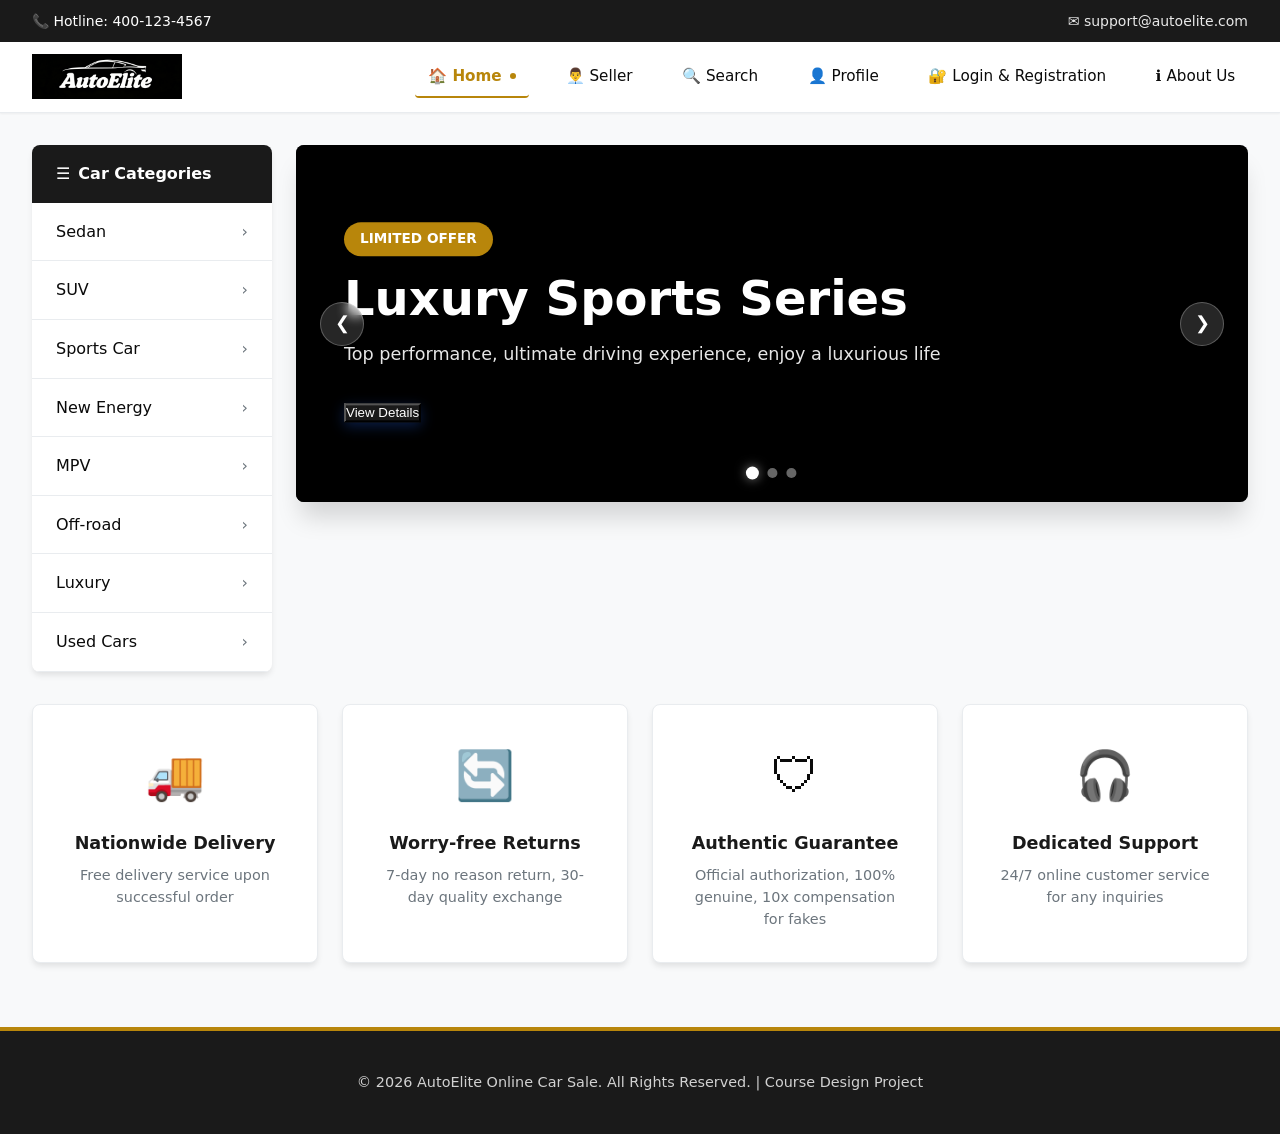
==== pages/index.html @ ec7c72c9 "feat：Partial revisions for the first version Partial revisions for the first version" ====
<!DOCTYPE html>
<html lang="en">
<head>
    <meta charset="UTF-8">
    <meta name="viewport" content="width=device-width, initial-scale=1.0">
    <meta name="description" content="AutoElite - Professional Online Car Sales Platform">
    <title>AutoElite | Professional Car Sales</title>
    <link rel="stylesheet" href="../css/base.css">
    <link rel="stylesheet" href="../css/layout.css">
    <link rel="stylesheet" href="../css/components.css">
    <link rel="stylesheet" href="../css/responsive.css">
    <script src="../js/main.js" defer></script>
</head>
<body>
    <!-- Top Info Bar -->
    <div class="top-bar">
        <div class="container">
            <span>📞 Hotline: 400-123-4567</span>
            <div class="top-links">
                <a href="mailto:support@autoelite.com">✉ support@autoelite.com</a>
            </div>
        </div>
    </div>

    <!-- Global Navigation Bar -->
    <nav class="global-nav">
        <div class="container">
            <a href="index.html" class="logo">
                <img src="../images/logo.png" alt="AutoElite">
            </a>
            <ul class="nav-menu">
                <li><a href="index.html" class="nav-link active">🏠 Home</a></li>
                <li><a href="seller.html" class="nav-link">👨‍💼 Seller</a></li>
                <li><a href="search.html" class="nav-link">🔍 Search</a></li>
                <li><a href="profile.html" class="nav-link">👤 Profile</a></li>
                <li><a href="login.html" class="nav-link">🔐 Login & Registration</a></li>
                <li><a href="about.html" class="nav-link">ℹ️ About Us</a></li>
            </ul>
        </div>
    </nav>

    <main>
        <!-- Main Content Area -->
        <div class="container">
            <div class="main-layout">
                <!-- Left Category Menu -->
                <aside class="category-menu">
                    <div class="menu-header">
                        <span>☰</span>
                        <span>Car Categories</span>
                    </div>
                    <ul class="menu-list">
                        <li><a href="#">Sedan <span>›</span></a></li>
                        <li><a href="#">SUV <span>›</span></a></li>
                        <li><a href="#">Sports Car <span>›</span></a></li>
                        <li><a href="#">New Energy <span>›</span></a></li>
                        <li><a href="#">MPV <span>›</span></a></li>
                        <li><a href="#">Off-road <span>›</span></a></li>
                        <li><a href="#">Luxury <span>›</span></a></li>
                        <li><a href="#">Used Cars <span>›</span></a></li>
                    </ul>
                </aside>

                <!-- Right Content -->
                <div class="main-content">
                    <!-- Hero Carousel -->
                    <section class="hero-carousel">
                        <div class="carousel-container">
                            <div class="carousel-track" id="carouselTrack">
                                <div class="carousel-slide active" style="background-image: url('../images/cars/hero-1.jpg');">
                                    <div class="slide-content">
                                        <span class="tag">Limited Offer</span>
                                        <h2>Luxury Sports Series</h2>
                                        <p>Top performance, ultimate driving experience, enjoy a luxurious life</p>
                                        <button class="btn-primary">View Details</button>
                                    </div>
                                </div>
                                <div class="carousel-slide" style="background-image: url('../images/cars/hero-2.jpg');">
                                    <div class="slide-content">
                                        <span class="tag">New Arrival</span>
                                        <h2>New Energy Sedan</h2>
                                        <p>Eco-friendly, smart technology, future travel choice</p>
                                        <button class="btn-primary">View Details</button>
                                    </div>
                                </div>
                                <div class="carousel-slide" style="background-image: url('../images/cars/hero-3.jpg');">
                                    <div class="slide-content">
                                        <span class="tag">Best Seller</span>
                                        <h2>Family SUV</h2>
                                        <p>Spacious, comfortable, safe, family travel first choice</p>
                                        <button class="btn-primary">View Details</button>
                                    </div>
                                </div>
                            </div>
                            <button class="carousel-btn prev" onclick="moveCarousel(-1)">❮</button>
                            <button class="carousel-btn next" onclick="moveCarousel(1)">❯</button>
                            <div class="carousel-dots"></div>
                        </div>
                    </section>
                </div>
            </div>

            <!-- Service Features -->
            <section class="features-grid">
                <div class="feature-card">
                    <div class="feature-icon">🚚</div>
                    <h3>Nationwide Delivery</h3>
                    <p>Free delivery service upon successful order</p>
                </div>
                <div class="feature-card">
                    <div class="feature-icon">🔄</div>
                    <h3>Worry-free Returns</h3>
                    <p>7-day no reason return, 30-day quality exchange</p>
                </div>
                <div class="feature-card">
                    <div class="feature-icon">🛡</div>
                    <h3>Authentic Guarantee</h3>
                    <p>Official authorization, 100% genuine, 10x compensation for fakes</p>
                </div>
                <div class="feature-card">
                    <div class="feature-icon">🎧</div>
                    <h3>Dedicated Support</h3>
                    <p>24/7 online customer service for any inquiries</p>
                </div>
            </section>
        </div>
    </main>

    <!-- Footer -->
    <footer class="site-footer">
        <div class="container">
            <p>&copy; 2026 AutoElite Online Car Sale. All Rights Reserved. | Course Design Project</p>
        </div>
    </footer>

    <script>
        // Carousel Functionality
        let currentIndex = 0;
        let autoSlideInterval;
        const slides = document.querySelectorAll('.carousel-slide');
        const track = document.getElementById('carouselTrack');
        const dotsContainer = document.querySelector('.carousel-dots');

        // Create Indicator Dots
        slides.forEach((_, i) => {
            const dot = document.createElement('button');
            dot.classList.add('dot');
            if (i === 0) dot.classList.add('active');
            dot.addEventListener('click', () => goToSlide(i));
            dotsContainer.appendChild(dot);
        });

        const dots = document.querySelectorAll('.dot');

        function updateSlide() {
            track.style.transform = `translateX(-${currentIndex * 100}%)`;
            dots.forEach((d, i) => d.classList.toggle('active', i === currentIndex));
        }

        function goToSlide(index) {
            currentIndex = (index + slides.length) % slides.length;
            updateSlide();
            resetAutoSlide();
        }

        function moveCarousel(direction) {
            currentIndex = (currentIndex + direction + slides.length) % slides.length;
            updateSlide();
            resetAutoSlide();
        }

        function startAutoSlide() {
            stopAutoSlide();
            autoSlideInterval = setInterval(() => moveCarousel(1), 4000);
        }

        function stopAutoSlide() {
            clearInterval(autoSlideInterval);
        }

        function resetAutoSlide() {
            stopAutoSlide();
            startAutoSlide();
        }

        // Hover Controls
        const carouselContainer = document.querySelector('.carousel-container');
        carouselContainer.addEventListener('mouseenter', stopAutoSlide);
        carouselContainer.addEventListener('mouseleave', startAutoSlide);

        // Initialize
        startAutoSlide();
    </script>
</body>
</html>
---- css/base.css ----
/* CSS Variable System - Dark Theme + Deep Yellow Accent */
:root {
  --primary: #1a1a1a;
  --primary-dark: #0d0d0d;
  --secondary: #b8860b;
  --secondary-dark: #8b6508;
  --secondary-light: #daa520;
  --dark: #0a0a0a;
  --light: #f8f9fa;
  --gray: #6c757d;
  --gray-light: #e9ecef;
  --gray-dark: #343a40;
  --white: #ffffff;
  --black: #000000;
  
  --shadow-sm: 0 1px 2px 0 rgba(0, 0, 0, 0.05);
  --shadow-md: 0 4px 6px -1px rgba(0, 0, 0, 0.1);
  --shadow-lg: 0 10px 15px -3px rgba(0, 0, 0, 0.1);
  --shadow-xl: 0 20px 25px -5px rgba(0, 0, 0, 0.15);
  
  --radius: 8px;
  --transition: all 0.3s cubic-bezier(0.4, 0, 0.2, 1);
  
  --font-sans: 'Inter', system-ui, -apple-system, 'Segoe UI', Roboto, sans-serif;
}

/* Reset & Box Sizing */
*, *::before, *::after {
  box-sizing: border-box;
  margin: 0;
  padding: 0;
}

/* HTML & Body Base */
html {
  scroll-behavior: smooth;
  font-size: 16px;
}

body {
  font-family: var(--font-sans);
  background-color: var(--light);
  color: var(--dark);
  line-height: 1.6;
  -webkit-font-smoothing: antialiased;
  overflow-x: hidden;
}

/* Container Utility */
.container {
  width: 100%;
  max-width: 1400px;
  margin: 0 auto;
  padding: 0 2rem;
}

/* Global Link & List Styles */
a {
  text-decoration: none;
  color: inherit;
  transition: var(--transition);
}

ul {
  list-style: none;
}

img {
  max-width: 100%;
  display: block;
}
---- css/layout.css ----
/* 
  layout.css 
  - Main layout structure, navigation, sidebar, and content area.
  - Works with base.css (variables) and components.css (buttons/cards).
  - All comments in English.
*/

/* --- Top Info Bar --- */
.top-bar {
  background: var(--primary);
  color: var(--white);
  padding: 0.6rem 0;
  font-size: 0.875rem;
}

.top-bar .container {
  display: flex;
  justify-content: space-between;
  align-items: center;
}

.top-links a {
  margin-left: 2rem;
  opacity: 0.9;
  transition: var(--transition);
}

.top-links a:hover {
  opacity: 1;
  color: var(--secondary-light);
}

/* --- Global Navigation Bar (Merged Header & Nav) --- */
.global-nav {
  background: var(--white);
  border-bottom: 1px solid var(--gray-light);
  box-shadow: var(--shadow-sm);
  position: sticky;
  top: 0;
  z-index: 100;
}

.global-nav .container {
  display: flex;
  align-items: center;
  justify-content: space-between; /* Logo Left, Links Right */
  padding: 0.8rem 2rem;
}

.global-nav .logo img {
  height: 45px;
  width: auto;
  display: block;
}

.nav-menu {
  display: flex;
  align-items: center;
  gap: 1.5rem;
  list-style: none;
  margin: 0;
  padding: 0;
}

.nav-link {
  display: flex;
  align-items: center;
  gap: 0.4rem;
  padding: 0.5rem 0.8rem;
  color: var(--dark);
  font-weight: 500;
  font-size: 0.95rem;
  transition: var(--transition);
  border-bottom: 2px solid transparent;
  border-radius: 4px;
}

.nav-link:hover {
  color: var(--secondary);
  background: var(--light);
}

.nav-link.active {
  color: var(--secondary);
  border-bottom-color: var(--secondary);
  font-weight: 600;
}

/* Active Dot Indicator */
.nav-link.active::after {
  content: '';
  display: block;
  width: 6px;
  height: 6px;
  background: var(--secondary);
  border-radius: 50%;
  margin-left: 2px;
}

/* --- Main Layout (Sidebar + Content) --- */
/* CRITICAL FIX: Flexbox ensures sidebar and content sit side-by-side */
.main-layout {
  display: flex;
  flex-direction: row;
  gap: 1.5rem;
  margin: 2rem 0;
  align-items: flex-start;
}

/* Left Category Menu */
.category-menu {
  width: 240px;
  min-width: 240px; /* Prevents shrinking */
  background: var(--white);
  border-radius: var(--radius);
  box-shadow: var(--shadow-md);
  overflow: hidden;
  flex-shrink: 0; /* Ensures sidebar stays fixed width */
}

.menu-header {
  background: var(--primary);
  color: var(--white);
  padding: 1rem 1.5rem;
  font-weight: 600;
  display: flex;
  align-items: center;
  gap: 0.5rem;
}

.menu-list li a {
  display: flex;
  justify-content: space-between;
  padding: 1rem 1.5rem;
  border-bottom: 1px solid var(--gray-light);
  color: var(--dark);
  transition: var(--transition);
}

.menu-list li a:hover {
  background: var(--light);
  color: var(--secondary);
  padding-left: 2rem; /* Slide effect */
}

.menu-list li a span:last-child {
  color: var(--gray);
}

/* Right Content Area */
.main-content {
  flex: 1; /* Takes all remaining space */
  min-width: 0; /* Prevents flex overflow issues with carousel */
}

/* --- Hero Carousel --- */
.hero-carousel {
  margin-bottom: 3rem;
}

.carousel-container {
  position: relative;
  border-radius: var(--radius);
  overflow: hidden;
  box-shadow: var(--shadow-xl);
  aspect-ratio: 16/6; /* Widescreen format */
  background: #000;
}

.carousel-track {
  display: flex;
  height: 100%;
  transition: transform 0.6s cubic-bezier(0.25, 1, 0.5, 1);
}

.carousel-slide {
  min-width: 100%;
  height: 100%;
  background-size: cover;
  background-position: center;
  position: relative;
}

/* Gradient overlay for text readability */
.carousel-slide::before {
  content: '';
  position: absolute;
  inset: 0;
  background: linear-gradient(to right, rgba(0,0,0,0.8) 0%, rgba(0,0,0,0.2) 50%, transparent 100%);
}

.slide-content {
  position: absolute;
  top: 50%;
  left: 3rem;
  transform: translateY(-50%);
  color: var(--white);
  max-width: 600px;
  z-index: 2;
}

.slide-content .tag {
  display: inline-block;
  background: var(--secondary);
  color: var(--white);
  padding: 0.4rem 1rem;
  border-radius: 20px;
  font-size: 0.85rem;
  font-weight: 600;
  margin-bottom: 1rem;
  text-transform: uppercase;
}

.slide-content h2 {
  font-size: 3rem;
  font-weight: 800;
  margin-bottom: 1rem;
  line-height: 1.1;
}

.slide-content p {
  font-size: 1.1rem;
  margin-bottom: 2rem;
  opacity: 0.9;
  line-height: 1.5;
}

.carousel-btn {
  position: absolute;
  top: 50%;
  transform: translateY(-50%);
  background: rgba(255, 255, 255, 0.15);
  backdrop-filter: blur(5px);
  border: 1px solid rgba(255, 255, 255, 0.25);
  color: var(--white);
  width: 50px;
  height: 50px;
  border-radius: 50%;
  cursor: pointer;
  transition: var(--transition);
  font-size: 1.2rem;
  z-index: 10;
  display: flex;
  align-items: center;
  justify-content: center;
}

.carousel-btn:hover {
  background: rgba(255, 255, 255, 0.3);
  transform: translateY(-50%) scale(1.05);
}

.carousel-btn.prev { left: 1.5rem; }
.carousel-btn.next { right: 1.5rem; }

.carousel-dots {
  position: absolute;
  bottom: 1.5rem;
  left: 50%;
  transform: translateX(-50%);
  display: flex;
  gap: 0.6rem;
  z-index: 10;
}

.dot {
  width: 12px;
  height: 12px;
  background: rgba(255, 255, 255, 0.4);
  border-radius: 50%;
  cursor: pointer;
  transition: var(--transition);
  border: none;
  padding: 0;
}

.dot.active {
  background: var(--secondary);
  transform: scale(1.2);
}

/* --- Feature Cards --- */
.features-grid {
  display: grid;
  grid-template-columns: repeat(4, 1fr);
  gap: 1.5rem;
  margin-bottom: 3rem;
}

.feature-card {
  background: var(--white);
  padding: 2rem;
  border-radius: var(--radius);
  text-align: center;
  box-shadow: var(--shadow-md);
  transition: var(--transition);
  border: 1px solid var(--gray-light);
}

.feature-card:hover {
  transform: translateY(-5px);
  box-shadow: var(--shadow-lg);
  border-color: var(--secondary-light);
}

.feature-icon {
  font-size: 3rem;
  margin-bottom: 1rem;
}

.feature-card h3 {
  font-size: 1.1rem;
  margin-bottom: 0.5rem;
  color: var(--primary);
}

.feature-card p {
  font-size: 0.9rem;
  color: var(--gray);
  line-height: 1.5;
}

/* --- Product Section --- */
.products-section {
  margin-bottom: 3rem;
}

.section-header {
  display: flex;
  justify-content: space-between;
  align-items: center;
  margin-bottom: 1.5rem;
  border-bottom: 2px solid var(--gray-light);
  padding-bottom: 1rem;
}

.section-header h2 {
  display: flex;
  align-items: center;
  gap: 0.8rem;
  font-size: 1.5rem;
  font-weight: 700;
  color: var(--primary);
}

.section-bar {
  width: 5px;
  height: 24px;
  background: var(--secondary);
  border-radius: 2px;
}

.view-all {
  color: var(--secondary);
  font-weight: 600;
  font-size: 0.95rem;
}

.view-all:hover {
  color: var(--secondary-dark);
  text-decoration: underline;
}

.products-grid {
  display: grid;
  grid-template-columns: repeat(4, 1fr);
  gap: 1.5rem;
}

.product-card {
  background: var(--white);
  border-radius: var(--radius);
  overflow: hidden;
  box-shadow: var(--shadow-md);
  transition: var(--transition);
  border: 1px solid var(--gray-light);
}

.product-card:hover {
  transform: translateY(-5px);
  box-shadow: var(--shadow-lg);
}

.product-image {
  height: 200px;
  background-size: cover;
  background-position: center;
  position: relative;
}

.product-tag {
  position: absolute;
  top: 1rem;
  left: 1rem;
  background: var(--secondary);
  color: var(--white);
  padding: 0.3rem 0.8rem;
  border-radius: 20px;
  font-size: 0.75rem;
  font-weight: 600;
  text-transform: uppercase;
}

.product-info {
  padding: 1.5rem;
}

.product-info h3 {
  font-size: 1.1rem;
  margin-bottom: 0.5rem;
  color: var(--primary);
  font-weight: 600;
}

.product-rating {
  display: flex;
  align-items: center;
  gap: 0.5rem;
  margin-bottom: 0.5rem;
  color: var(--gray);
  font-size: 0.85rem;
}

.product-price {
  font-size: 1.25rem;
  font-weight: 700;
  color: var(--secondary);
}

/* --- Footer --- */
.site-footer {
  background: var(--primary);
  color: var(--white);
  padding: 2.5rem 0;
  margin-top: 4rem;
  text-align: center;
  border-top: 4px solid var(--secondary);
}

.site-footer p {
  opacity: 0.8;
  font-size: 0.9rem;
}
---- css/components.css ----
/* Button Components */
.btn {
  display: inline-flex; align-items: center; justify-content: center;
  padding: 1rem 2.5rem; border-radius: 50px; font-weight: 600; font-size: 1rem;
  transition: var(--transition); cursor: pointer; border: none;
  text-transform: uppercase; letter-spacing: 0.8px;
}
.btn-primary { background: var(--primary); color: var(--white); box-shadow: 0 4px 14px rgba(37, 99, 235, 0.3); }
.btn-primary:hover { background: var(--primary-dark); transform: translateY(-3px); box-shadow: 0 6px 20px rgba(37, 99, 235, 0.4); }
.btn-secondary { background: var(--white); color: var(--primary); border: 2px solid var(--primary); }
.btn-secondary:hover { background: var(--primary); color: var(--white); }
.cta-buttons { display: flex; gap: 1.5rem; justify-content: center; flex-wrap: wrap; }

/* Carousel Component */
.carousel-section {
  position: relative; width: 100%; max-width: 1000px; margin: 0 auto 4rem;
  overflow: hidden; border-radius: var(--radius); box-shadow: var(--shadow-lg);
  aspect-ratio: 16/9; background: #000;
}
.carousel-track { display: flex; height: 100%; transition: transform 0.6s cubic-bezier(0.25, 1, 0.5, 1); }
.carousel-slide {
  min-width: 100%; height: 100%; background-size: cover; background-position: center;
  position: relative;
}
.carousel-slide::after {
  content: ''; position: absolute; inset: 0;
  background: linear-gradient(to top, rgba(0,0,0,0.4) 0%, transparent 50%);
}
.carousel-controls {
  position: absolute; bottom: 1.5rem; left: 0; right: 0; display: flex;
  justify-content: space-between; align-items: center; padding: 0 1.5rem; z-index: 2;
}
.carousel-btn {
  background: rgba(255,255,255,0.15); backdrop-filter: blur(6px);
  border: 1px solid rgba(255,255,255,0.25); color: #fff; width: 44px; height: 44px;
  border-radius: 50%; cursor: pointer; transition: var(--transition); font-size: 1.1rem;
}
.carousel-btn:hover { background: rgba(255,255,255,0.35); transform: scale(1.05); }
.carousel-dots { display: flex; gap: 0.6rem; }
.dot { width: 10px; height: 10px; background: rgba(255,255,255,0.4); border-radius: 50%; cursor: pointer; transition: var(--transition); border: none; padding: 0; }
.dot.active { background: var(--white); transform: scale(1.3); box-shadow: 0 0 8px rgba(255,255,255,0.5); }

/* Mobile Hamburger Menu */
.mobile-toggle { display: none; flex-direction: column; justify-content: space-between; width: 26px; height: 18px; background: transparent; border: none; cursor: pointer; padding: 0; }
.mobile-toggle span { display: block; width: 100%; height: 2px; background: var(--dark); border-radius: 2px; transition: var(--transition); }
---- css/responsive.css ----
/* Desktop Breakpoint */
@media (max-width: 1200px) {
  .products-grid {
    grid-template-columns: repeat(3, 1fr);
  }
  
  .features-grid {
    grid-template-columns: repeat(2, 1fr);
  }
}

/* Laptop Breakpoint */
@media (max-width: 992px) {
  .main-layout {
    flex-direction: column;
  }
  
  .category-menu {
    width: 100%;
  }
  
  .products-grid {
    grid-template-columns: repeat(2, 1fr);
  }
  
  .slide-content h2 {
    font-size: 2rem;
  }
  
  /* Global Nav Responsive */
  .global-nav .container {
    flex-direction: column;
    gap: 0.5rem;
    padding: 0.5rem 1rem;
  }
  
  .nav-menu {
    flex-wrap: wrap;
    justify-content: center;
    gap: 0.5rem;
  }
  
  .nav-link {
    padding: 0.5rem 0.75rem;
    font-size: 0.85rem;
  }
}

/* Tablet Breakpoint */
@media (max-width: 768px) {
  .top-bar {
    display: none;
  }
  
  .features-grid {
    grid-template-columns: 1fr;
  }
  
  .products-grid {
    grid-template-columns: 1fr;
  }
  
  .carousel-container {
    aspect-ratio: 4/3;
  }
  
  .slide-content {
    left: 1.5rem;
    right: 1.5rem;
  }
  
  .slide-content h2 {
    font-size: 1.5rem;
  }
  
  .carousel-btn {
    width: 40px;
    height: 40px;
  }
  
  /* Mobile Nav Stack */
  .nav-menu {
    flex-direction: column;
    width: 100%;
    gap: 0;
    border-top: 1px solid var(--gray-light);
    padding-top: 0.5rem;
  }
  
  .nav-link {
    width: 100%;
    text-align: center;
    padding: 0.75rem;
    border-bottom: 1px solid var(--gray-light);
  }
  
  .nav-link.active::after {
    display: none;
  }
}
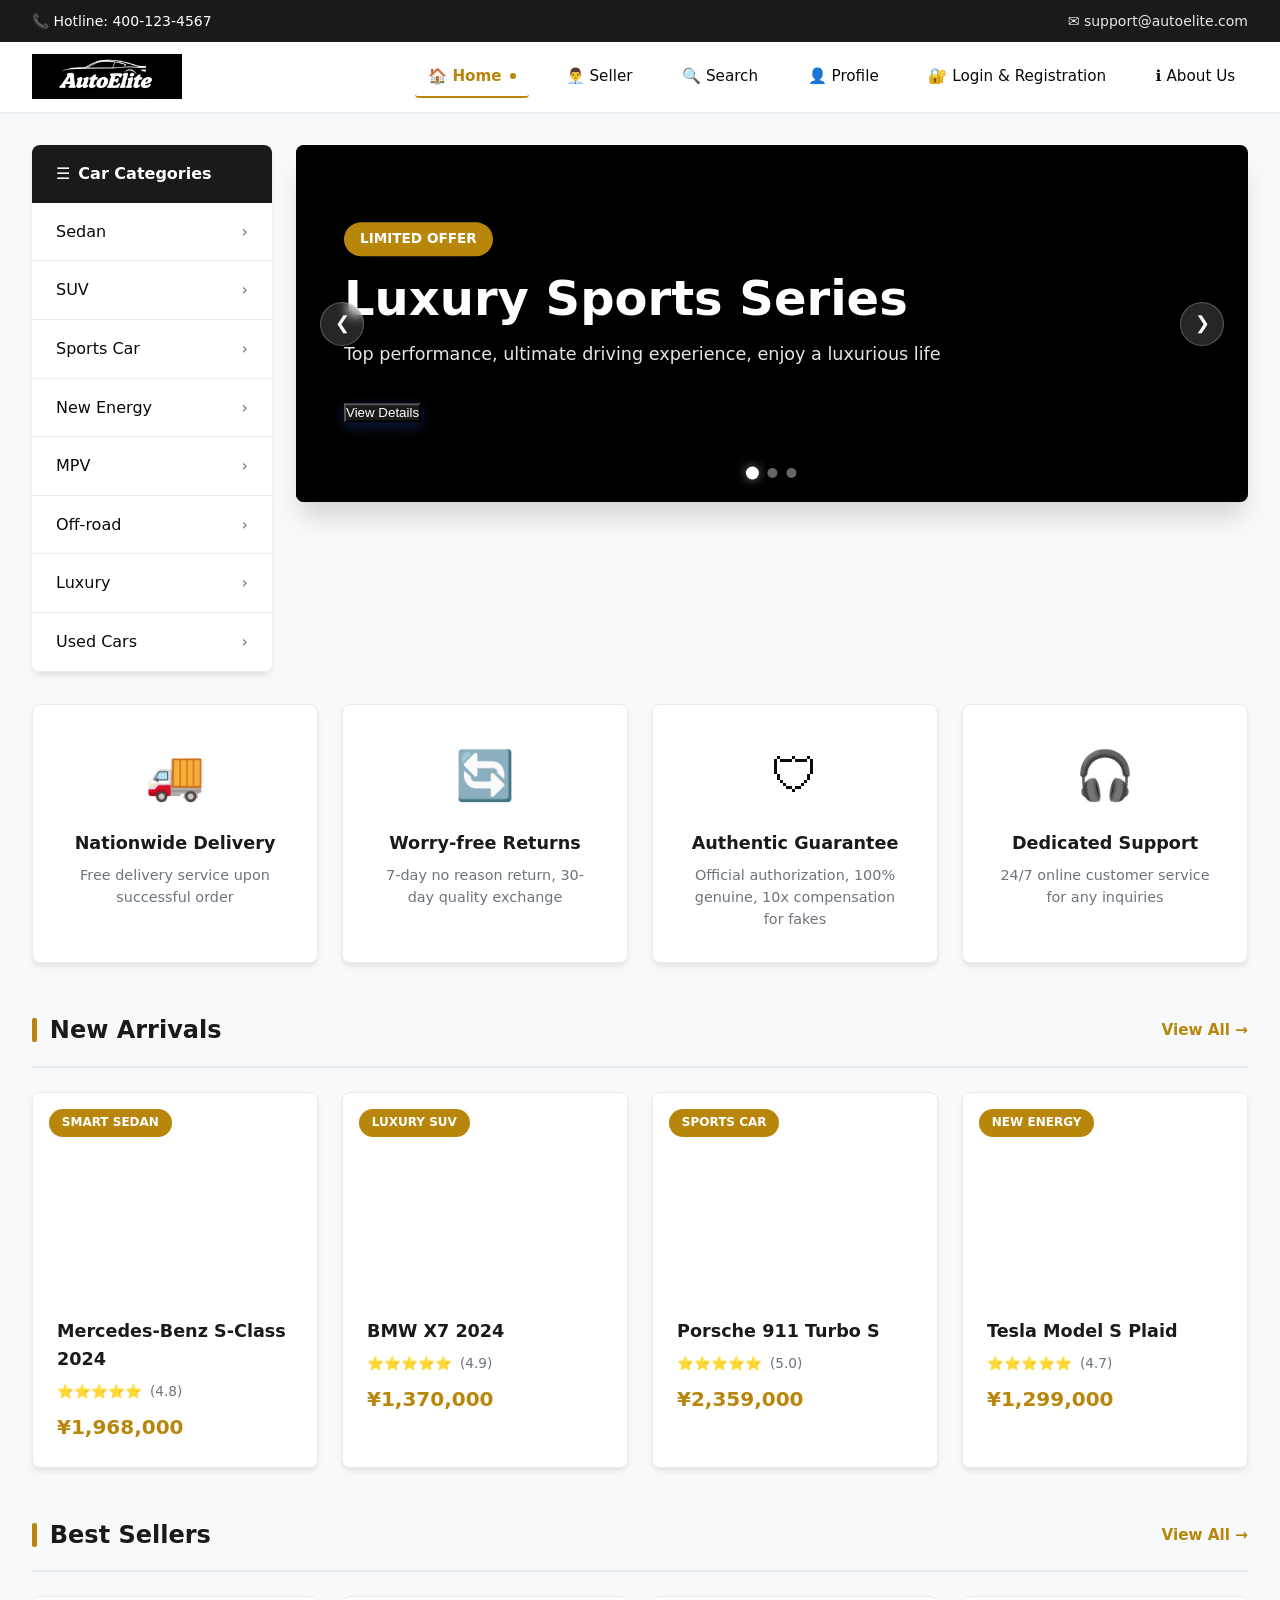
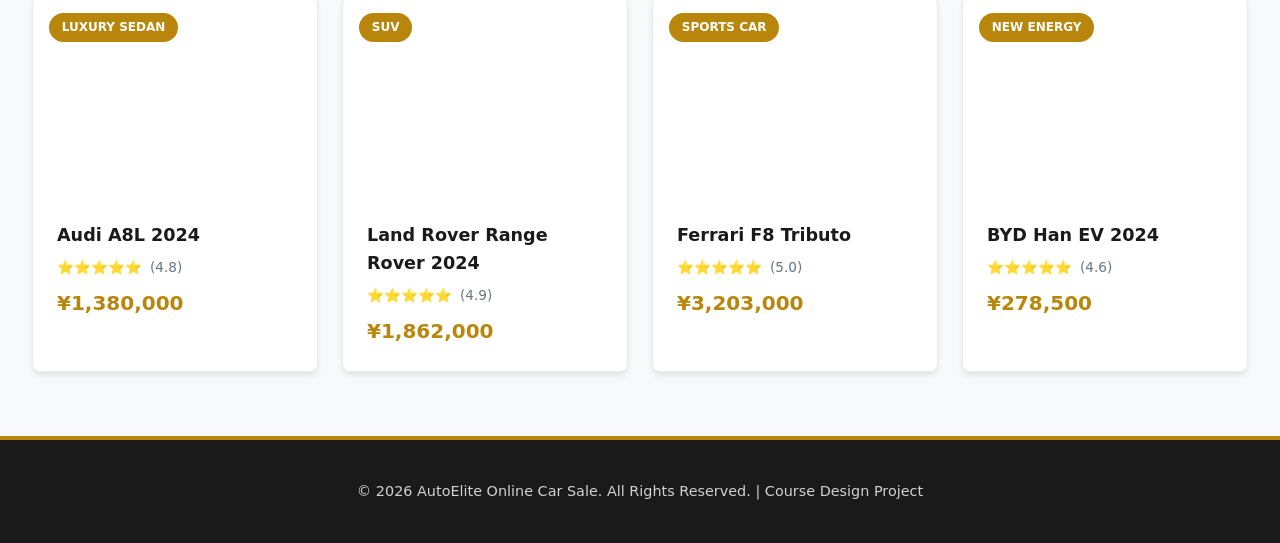
==== commit a9474f07: "feat：The second iteration of the homepage begins The second iteration of the homepage begins" ====
--- a/pages/index.html
+++ b/pages/index.html
@@ -26,7 +26,7 @@
     <nav class="global-nav">
         <div class="container">
             <a href="index.html" class="logo">
-                <img src="../images/logo.png" alt="AutoElite">
+                <img src="../images/logo.png" alt="AutoElite Logo">
             </a>
             <ul class="nav-menu">
                 <li><a href="index.html" class="nav-link active">🏠 Home</a></li>
@@ -64,7 +64,7 @@
                 <!-- Right Content -->
                 <div class="main-content">
                     <!-- Hero Carousel -->
-                    <section class="hero-carousel">
+                    <section class="hero-carousel" aria-label="Featured Cars Carousel">
                         <div class="carousel-container">
                             <div class="carousel-track" id="carouselTrack">
                                 <div class="carousel-slide active" style="background-image: url('../images/cars/hero-1.jpg');">
@@ -72,7 +72,7 @@
                                         <span class="tag">Limited Offer</span>
                                         <h2>Luxury Sports Series</h2>
                                         <p>Top performance, ultimate driving experience, enjoy a luxurious life</p>
-                                        <button class="btn-primary">View Details</button>
+                                        <button class="btn-primary" aria-label="View luxury sports cars details">View Details</button>
                                     </div>
                                 </div>
                                 <div class="carousel-slide" style="background-image: url('../images/cars/hero-2.jpg');">
@@ -80,7 +80,7 @@
                                         <span class="tag">New Arrival</span>
                                         <h2>New Energy Sedan</h2>
                                         <p>Eco-friendly, smart technology, future travel choice</p>
-                                        <button class="btn-primary">View Details</button>
+                                        <button class="btn-primary" aria-label="View new energy cars details">View Details</button>
                                     </div>
                                 </div>
                                 <div class="carousel-slide" style="background-image: url('../images/cars/hero-3.jpg');">
@@ -88,63 +88,204 @@
                                         <span class="tag">Best Seller</span>
                                         <h2>Family SUV</h2>
                                         <p>Spacious, comfortable, safe, family travel first choice</p>
-                                        <button class="btn-primary">View Details</button>
+                                        <button class="btn-primary" aria-label="View family SUV details">View Details</button>
                                     </div>
                                 </div>
                             </div>
-                            <button class="carousel-btn prev" onclick="moveCarousel(-1)">❮</button>
-                            <button class="carousel-btn next" onclick="moveCarousel(1)">❯</button>
-                            <div class="carousel-dots"></div>
+                            <button class="carousel-btn prev" onclick="moveCarousel(-1)" aria-label="Previous slide">❮</button>
+                            <button class="carousel-btn next" onclick="moveCarousel(1)" aria-label="Next slide">❯</button>
+                            <div class="carousel-dots" role="tablist" aria-label="Carousel navigation"></div>
                         </div>
                     </section>
                 </div>
             </div>
 
             <!-- Service Features -->
-            <section class="features-grid">
+            <section class="features-grid" aria-label="Our Services">
                 <div class="feature-card">
-                    <div class="feature-icon">🚚</div>
+                    <div class="feature-icon" aria-hidden="true">🚚</div>
                     <h3>Nationwide Delivery</h3>
                     <p>Free delivery service upon successful order</p>
                 </div>
                 <div class="feature-card">
-                    <div class="feature-icon">🔄</div>
+                    <div class="feature-icon" aria-hidden="true">🔄</div>
                     <h3>Worry-free Returns</h3>
                     <p>7-day no reason return, 30-day quality exchange</p>
                 </div>
                 <div class="feature-card">
-                    <div class="feature-icon">🛡</div>
+                    <div class="feature-icon" aria-hidden="true">🛡</div>
                     <h3>Authentic Guarantee</h3>
                     <p>Official authorization, 100% genuine, 10x compensation for fakes</p>
                 </div>
                 <div class="feature-card">
-                    <div class="feature-icon">🎧</div>
+                    <div class="feature-icon" aria-hidden="true">🎧</div>
                     <h3>Dedicated Support</h3>
                     <p>24/7 online customer service for any inquiries</p>
+                </div>
+            </section>
+
+            <!-- New Arrivals Section -->
+            <section class="products-section" aria-label="New Arrivals">
+                <div class="section-header">
+                    <h2><span class="section-bar"></span>New Arrivals</h2>
+                    <a href="search.html" class="view-all">View All →</a>
+                </div>
+                <div class="products-grid">
+                    <!-- Product Card 1 -->
+                    <article class="product-card">
+                        <div class="product-image" style="background-image: url('../images/cars/car-1.jpg');" role="img" aria-label="Mercedes-Benz S-Class 2024">
+                            <span class="product-tag">Smart Sedan</span>
+                        </div>
+                        <div class="product-info">
+                            <h3>Mercedes-Benz S-Class 2024</h3>
+                            <div class="product-rating" aria-label="Rating: 4.8 out of 5 stars">
+                                <span aria-hidden="true">⭐⭐⭐⭐⭐</span>
+                                <span>(4.8)</span>
+                            </div>
+                            <div class="product-price" aria-label="Price: 1,968,000 Yuan">¥1,968,000</div>
+                        </div>
+                    </article>
+
+                    <!-- Product Card 2 -->
+                    <article class="product-card">
+                        <div class="product-image" style="background-image: url('../images/cars/car-2.jpg');" role="img" aria-label="BMW X7 2024">
+                            <span class="product-tag">Luxury SUV</span>
+                        </div>
+                        <div class="product-info">
+                            <h3>BMW X7 2024</h3>
+                            <div class="product-rating" aria-label="Rating: 4.9 out of 5 stars">
+                                <span aria-hidden="true">⭐⭐⭐⭐⭐</span>
+                                <span>(4.9)</span>
+                            </div>
+                            <div class="product-price" aria-label="Price: 1,370,000 Yuan">¥1,370,000</div>
+                        </div>
+                    </article>
+
+                    <!-- Product Card 3 -->
+                    <article class="product-card">
+                        <div class="product-image" style="background-image: url('../images/cars/car-3.jpg');" role="img" aria-label="Porsche 911 Turbo S">
+                            <span class="product-tag">Sports Car</span>
+                        </div>
+                        <div class="product-info">
+                            <h3>Porsche 911 Turbo S</h3>
+                            <div class="product-rating" aria-label="Rating: 5.0 out of 5 stars">
+                                <span aria-hidden="true">⭐⭐⭐⭐⭐</span>
+                                <span>(5.0)</span>
+                            </div>
+                            <div class="product-price" aria-label="Price: 2,359,000 Yuan">¥2,359,000</div>
+                        </div>
+                    </article>
+
+                    <!-- Product Card 4 -->
+                    <article class="product-card">
+                        <div class="product-image" style="background-image: url('../images/cars/car-4.jpg');" role="img" aria-label="Tesla Model S Plaid">
+                            <span class="product-tag">New Energy</span>
+                        </div>
+                        <div class="product-info">
+                            <h3>Tesla Model S Plaid</h3>
+                            <div class="product-rating" aria-label="Rating: 4.7 out of 5 stars">
+                                <span aria-hidden="true">⭐⭐⭐⭐⭐</span>
+                                <span>(4.7)</span>
+                            </div>
+                            <div class="product-price" aria-label="Price: 1,299,000 Yuan">¥1,299,000</div>
+                        </div>
+                    </article>
+                </div>
+            </section>
+
+            <!-- Best Sellers Section -->
+            <section class="products-section" aria-label="Best Sellers">
+                <div class="section-header">
+                    <h2><span class="section-bar"></span>Best Sellers</h2>
+                    <a href="search.html" class="view-all">View All →</a>
+                </div>
+                <div class="products-grid">
+                    <!-- Product Card 5 -->
+                    <article class="product-card">
+                        <div class="product-image" style="background-image: url('../images/cars/car-5.jpg');" role="img" aria-label="Audi A8L 2024">
+                            <span class="product-tag">Luxury Sedan</span>
+                        </div>
+                        <div class="product-info">
+                            <h3>Audi A8L 2024</h3>
+                            <div class="product-rating" aria-label="Rating: 4.8 out of 5 stars">
+                                <span aria-hidden="true">⭐⭐⭐⭐⭐</span>
+                                <span>(4.8)</span>
+                            </div>
+                            <div class="product-price" aria-label="Price: 1,380,000 Yuan">¥1,380,000</div>
+                        </div>
+                    </article>
+
+                    <!-- Product Card 6 -->
+                    <article class="product-card">
+                        <div class="product-image" style="background-image: url('../images/cars/car-6.jpg');" role="img" aria-label="Land Rover Range Rover 2024">
+                            <span class="product-tag">SUV</span>
+                        </div>
+                        <div class="product-info">
+                            <h3>Land Rover Range Rover 2024</h3>
+                            <div class="product-rating" aria-label="Rating: 4.9 out of 5 stars">
+                                <span aria-hidden="true">⭐⭐⭐⭐⭐</span>
+                                <span>(4.9)</span>
+                            </div>
+                            <div class="product-price" aria-label="Price: 1,862,000 Yuan">¥1,862,000</div>
+                        </div>
+                    </article>
+
+                    <!-- Product Card 7 -->
+                    <article class="product-card">
+                        <div class="product-image" style="background-image: url('../images/cars/car-7.jpg');" role="img" aria-label="Ferrari F8 Tributo">
+                            <span class="product-tag">Sports Car</span>
+                        </div>
+                        <div class="product-info">
+                            <h3>Ferrari F8 Tributo</h3>
+                            <div class="product-rating" aria-label="Rating: 5.0 out of 5 stars">
+                                <span aria-hidden="true">⭐⭐⭐⭐⭐</span>
+                                <span>(5.0)</span>
+                            </div>
+                            <div class="product-price" aria-label="Price: 3,203,000 Yuan">¥3,203,000</div>
+                        </div>
+                    </article>
+
+                    <!-- Product Card 8 -->
+                    <article class="product-card">
+                        <div class="product-image" style="background-image: url('../images/cars/car-8.jpg');" role="img" aria-label="BYD Han EV 2024">
+                            <span class="product-tag">New Energy</span>
+                        </div>
+                        <div class="product-info">
+                            <h3>BYD Han EV 2024</h3>
+                            <div class="product-rating" aria-label="Rating: 4.6 out of 5 stars">
+                                <span aria-hidden="true">⭐⭐⭐⭐⭐</span>
+                                <span>(4.6)</span>
+                            </div>
+                            <div class="product-price" aria-label="Price: 278,500 Yuan">¥278,500</div>
+                        </div>
+                    </article>
                 </div>
             </section>
         </div>
     </main>
 
     <!-- Footer -->
-    <footer class="site-footer">
+    <footer class="site-footer" role="contentinfo">
         <div class="container">
             <p>&copy; 2026 AutoElite Online Car Sale. All Rights Reserved. | Course Design Project</p>
         </div>
     </footer>
 
+    <!-- Carousel JavaScript -->
     <script>
-        // Carousel Functionality
+        // Carousel functionality
         let currentIndex = 0;
         let autoSlideInterval;
         const slides = document.querySelectorAll('.carousel-slide');
         const track = document.getElementById('carouselTrack');
         const dotsContainer = document.querySelector('.carousel-dots');
 
-        // Create Indicator Dots
+        // Create indicator dots
         slides.forEach((_, i) => {
             const dot = document.createElement('button');
             dot.classList.add('dot');
+            dot.setAttribute('role', 'tab');
+            dot.setAttribute('aria-label', `Go to slide ${i + 1}`);
             if (i === 0) dot.classList.add('active');
             dot.addEventListener('click', () => goToSlide(i));
             dotsContainer.appendChild(dot);
@@ -154,7 +295,10 @@
 
         function updateSlide() {
             track.style.transform = `translateX(-${currentIndex * 100}%)`;
-            dots.forEach((d, i) => d.classList.toggle('active', i === currentIndex));
+            dots.forEach((d, i) => {
+                d.classList.toggle('active', i === currentIndex);
+                d.setAttribute('aria-selected', i === currentIndex);
+            });
         }
 
         function goToSlide(index) {
@@ -183,7 +327,7 @@
             startAutoSlide();
         }
 
-        // Hover Controls
+        // Hover controls
         const carouselContainer = document.querySelector('.carousel-container');
         carouselContainer.addEventListener('mouseenter', stopAutoSlide);
         carouselContainer.addEventListener('mouseleave', startAutoSlide);
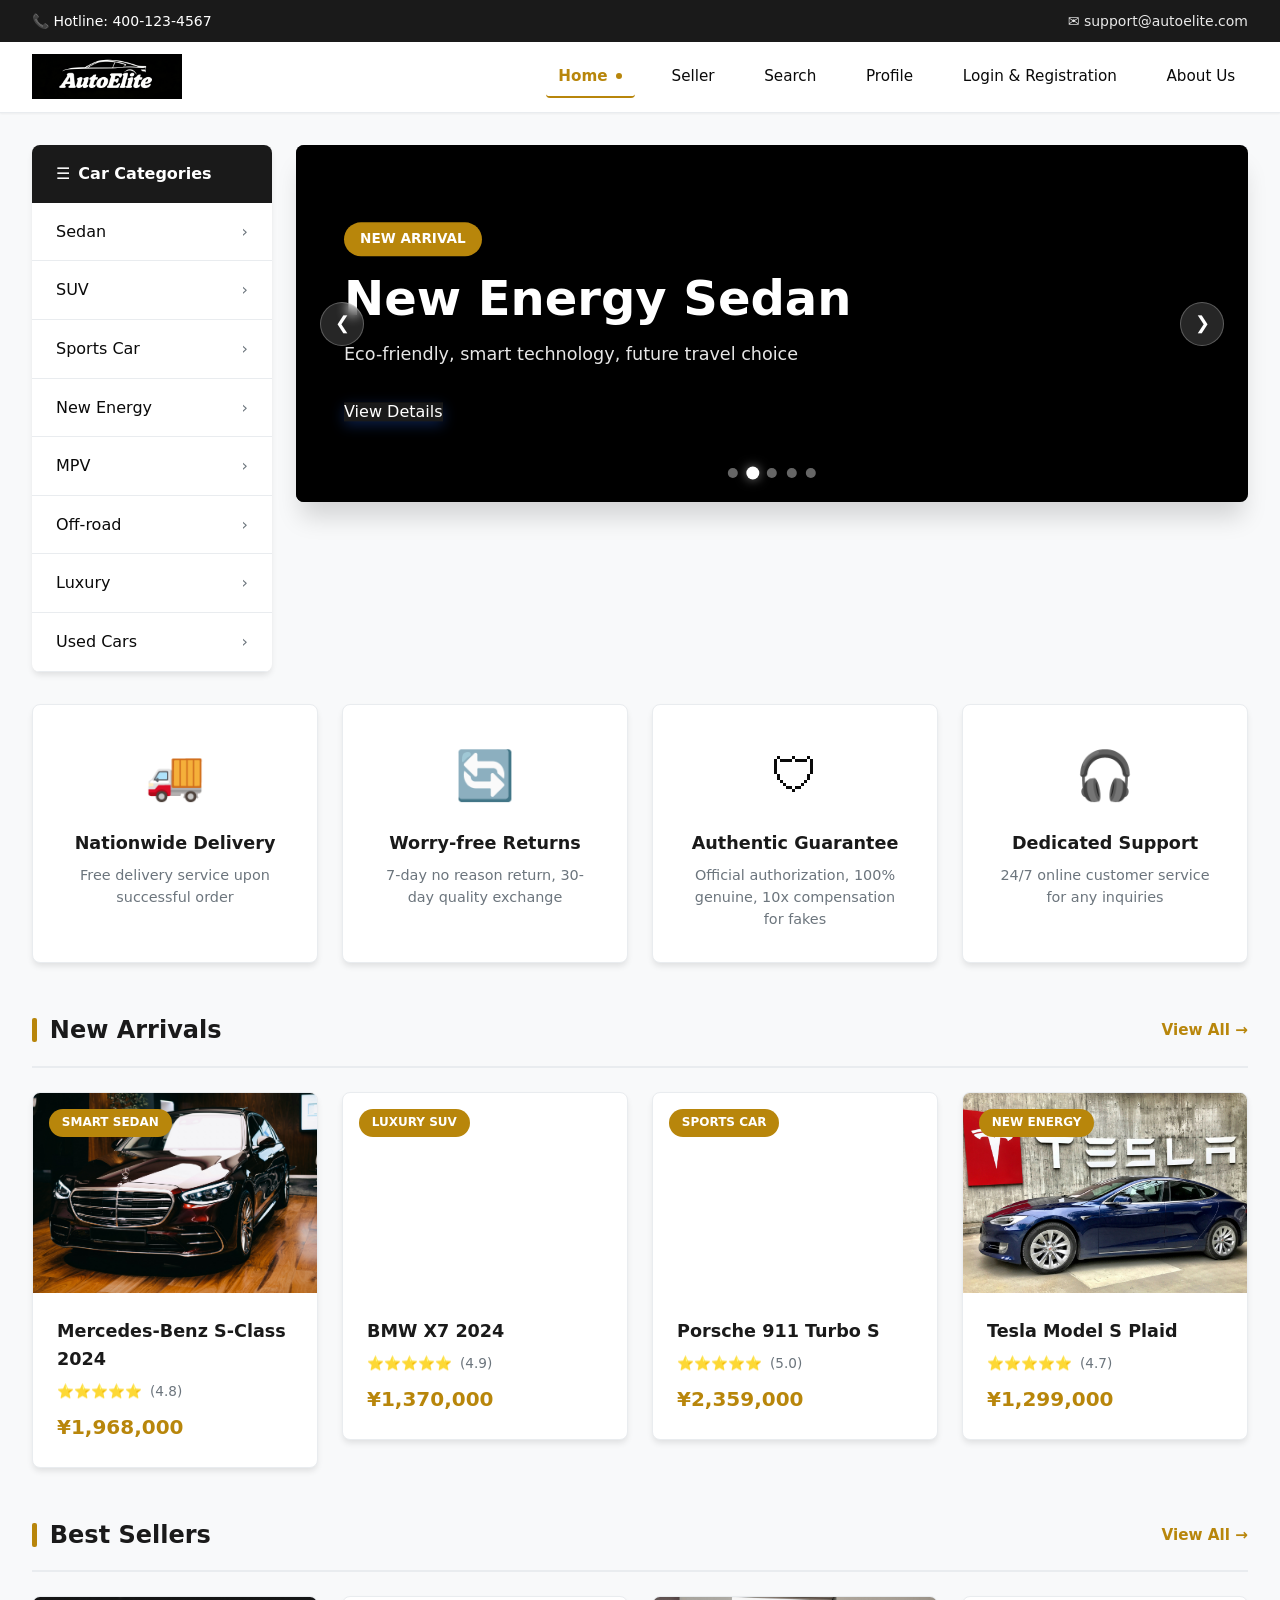
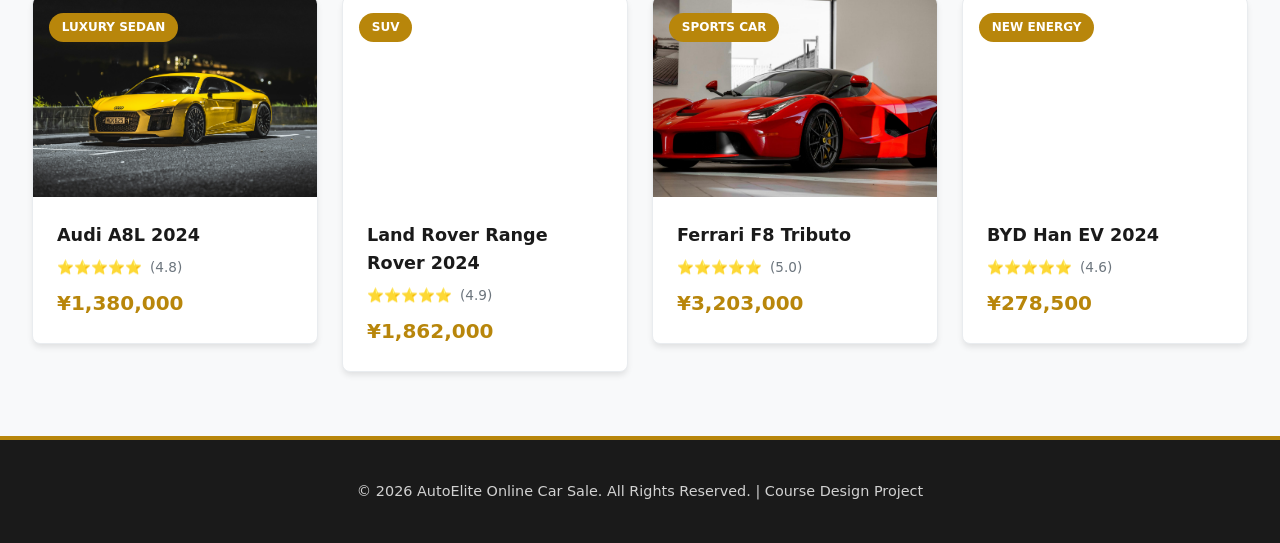
==== commit 3a2cfaa3: "feat：The second iteration of the homepage and visual effects The second iteration of the homepage an" ====
--- a/pages/index.html
+++ b/pages/index.html
@@ -29,12 +29,12 @@
                 <img src="../images/logo.png" alt="AutoElite Logo">
             </a>
             <ul class="nav-menu">
-                <li><a href="index.html" class="nav-link active">🏠 Home</a></li>
-                <li><a href="seller.html" class="nav-link">👨‍💼 Seller</a></li>
-                <li><a href="search.html" class="nav-link">🔍 Search</a></li>
-                <li><a href="profile.html" class="nav-link">👤 Profile</a></li>
-                <li><a href="login.html" class="nav-link">🔐 Login & Registration</a></li>
-                <li><a href="about.html" class="nav-link">ℹ️ About Us</a></li>
+                <li><a href="index.html" class="nav-link active" aria-current="page"> Home</a></li>
+                <li><a href="seller.html" class="nav-link"> Seller</a></li>
+                <li><a href="search.html" class="nav-link"> Search</a></li>
+                <li><a href="profile.html" class="nav-link"> Profile</a></li>
+                <li><a href="login.html" class="nav-link"> Login & Registration</a></li>
+                <li><a href="about.html" class="nav-link"> About Us</a></li>
             </ul>
         </div>
     </nav>
@@ -44,51 +44,72 @@
         <div class="container">
             <div class="main-layout">
                 <!-- Left Category Menu -->
-                <aside class="category-menu">
+                <aside class="category-menu" aria-label="Car Categories Navigation">
                     <div class="menu-header">
                         <span>☰</span>
                         <span>Car Categories</span>
                     </div>
                     <ul class="menu-list">
-                        <li><a href="#">Sedan <span>›</span></a></li>
-                        <li><a href="#">SUV <span>›</span></a></li>
-                        <li><a href="#">Sports Car <span>›</span></a></li>
-                        <li><a href="#">New Energy <span>›</span></a></li>
-                        <li><a href="#">MPV <span>›</span></a></li>
-                        <li><a href="#">Off-road <span>›</span></a></li>
-                        <li><a href="#">Luxury <span>›</span></a></li>
-                        <li><a href="#">Used Cars <span>›</span></a></li>
+                        <li><a href="search.html">Sedan <span>›</span></a></li>
+                        <li><a href="search.html">SUV <span>›</span></a></li>
+                        <li><a href="search.html">Sports Car <span>›</span></a></li>
+                        <li><a href="search.html">New Energy <span>›</span></a></li>
+                        <li><a href="search.html">MPV <span>›</span></a></li>
+                        <li><a href="search.html">Off-road <span>›</span></a></li>
+                        <li><a href="search.html">Luxury <span>›</span></a></li>
+                        <li><a href="search.html">Used Cars <span>›</span></a></li>
                     </ul>
                 </aside>
 
                 <!-- Right Content -->
                 <div class="main-content">
                     <!-- Hero Carousel -->
-                    <section class="hero-carousel" aria-label="Featured Cars Carousel">
+                    <section class="hero-carousel" aria-label="Featured Vehicles Carousel">
                         <div class="carousel-container">
                             <div class="carousel-track" id="carouselTrack">
+                                <!-- Slide 1 -->
                                 <div class="carousel-slide active" style="background-image: url('../images/cars/hero-1.jpg');">
                                     <div class="slide-content">
                                         <span class="tag">Limited Offer</span>
                                         <h2>Luxury Sports Series</h2>
                                         <p>Top performance, ultimate driving experience, enjoy a luxurious life</p>
-                                        <button class="btn-primary" aria-label="View luxury sports cars details">View Details</button>
-                                    </div>
-                                </div>
+                                        <a href="car-detail.html?id=1" class="btn-primary" aria-label="View details for Luxury Sports Series">View Details</a>
+                                    </div>
+                                </div>
+                                <!-- Slide 2 -->
                                 <div class="carousel-slide" style="background-image: url('../images/cars/hero-2.jpg');">
                                     <div class="slide-content">
                                         <span class="tag">New Arrival</span>
                                         <h2>New Energy Sedan</h2>
                                         <p>Eco-friendly, smart technology, future travel choice</p>
-                                        <button class="btn-primary" aria-label="View new energy cars details">View Details</button>
-                                    </div>
-                                </div>
+                                        <a href="car-detail.html?id=2" class="btn-primary" aria-label="View details for New Energy Sedan">View Details</a>
+                                    </div>
+                                </div>
+                                <!-- Slide 3 -->
                                 <div class="carousel-slide" style="background-image: url('../images/cars/hero-3.jpg');">
                                     <div class="slide-content">
                                         <span class="tag">Best Seller</span>
                                         <h2>Family SUV</h2>
                                         <p>Spacious, comfortable, safe, family travel first choice</p>
-                                        <button class="btn-primary" aria-label="View family SUV details">View Details</button>
+                                        <a href="car-detail.html?id=3" class="btn-primary" aria-label="View details for Family SUV">View Details</a>
+                                    </div>
+                                </div>
+                                <!-- Slide 4 -->
+                                <div class="carousel-slide" style="background-image: url('../images/cars/hero-4.jpg');">
+                                    <div class="slide-content">
+                                        <span class="tag">Premium Choice</span>
+                                        <h2>Executive Sedan</h2>
+                                        <p>Elegant and dignified, comfortable ride, best for business</p>
+                                        <a href="car-detail.html?id=4" class="btn-primary" aria-label="View details for Executive Sedan">View Details</a>
+                                    </div>
+                                </div>
+                                <!-- Slide 5 -->
+                                <div class="carousel-slide" style="background-image: url('../images/cars/hero-5.jpg');">
+                                    <div class="slide-content">
+                                        <span class="tag">Off-Road King</span>
+                                        <h2>Hardcore Off-Road</h2>
+                                        <p>Powerful engine, conquer any terrain, explore infinite possibilities</p>
+                                        <a href="car-detail.html?id=5" class="btn-primary" aria-label="View details for Hardcore Off-Road">View Details</a>
                                     </div>
                                 </div>
                             </div>
@@ -131,65 +152,73 @@
                     <a href="search.html" class="view-all">View All →</a>
                 </div>
                 <div class="products-grid">
-                    <!-- Product Card 1 -->
-                    <article class="product-card">
-                        <div class="product-image" style="background-image: url('../images/cars/car-1.jpg');" role="img" aria-label="Mercedes-Benz S-Class 2024">
-                            <span class="product-tag">Smart Sedan</span>
-                        </div>
-                        <div class="product-info">
-                            <h3>Mercedes-Benz S-Class 2024</h3>
-                            <div class="product-rating" aria-label="Rating: 4.8 out of 5 stars">
-                                <span aria-hidden="true">⭐⭐⭐⭐⭐</span>
-                                <span>(4.8)</span>
-                            </div>
-                            <div class="product-price" aria-label="Price: 1,968,000 Yuan">¥1,968,000</div>
-                        </div>
-                    </article>
-
-                    <!-- Product Card 2 -->
-                    <article class="product-card">
-                        <div class="product-image" style="background-image: url('../images/cars/car-2.jpg');" role="img" aria-label="BMW X7 2024">
-                            <span class="product-tag">Luxury SUV</span>
-                        </div>
-                        <div class="product-info">
-                            <h3>BMW X7 2024</h3>
-                            <div class="product-rating" aria-label="Rating: 4.9 out of 5 stars">
-                                <span aria-hidden="true">⭐⭐⭐⭐⭐</span>
-                                <span>(4.9)</span>
-                            </div>
-                            <div class="product-price" aria-label="Price: 1,370,000 Yuan">¥1,370,000</div>
-                        </div>
-                    </article>
-
-                    <!-- Product Card 3 -->
-                    <article class="product-card">
-                        <div class="product-image" style="background-image: url('../images/cars/car-3.jpg');" role="img" aria-label="Porsche 911 Turbo S">
-                            <span class="product-tag">Sports Car</span>
-                        </div>
-                        <div class="product-info">
-                            <h3>Porsche 911 Turbo S</h3>
-                            <div class="product-rating" aria-label="Rating: 5.0 out of 5 stars">
-                                <span aria-hidden="true">⭐⭐⭐⭐⭐</span>
-                                <span>(5.0)</span>
-                            </div>
-                            <div class="product-price" aria-label="Price: 2,359,000 Yuan">¥2,359,000</div>
-                        </div>
-                    </article>
-
-                    <!-- Product Card 4 -->
-                    <article class="product-card">
-                        <div class="product-image" style="background-image: url('../images/cars/car-4.jpg');" role="img" aria-label="Tesla Model S Plaid">
-                            <span class="product-tag">New Energy</span>
-                        </div>
-                        <div class="product-info">
-                            <h3>Tesla Model S Plaid</h3>
-                            <div class="product-rating" aria-label="Rating: 4.7 out of 5 stars">
-                                <span aria-hidden="true">⭐⭐⭐⭐⭐</span>
-                                <span>(4.7)</span>
-                            </div>
-                            <div class="product-price" aria-label="Price: 1,299,000 Yuan">¥1,299,000</div>
-                        </div>
-                    </article>
+                    <!-- Card 1 -->
+                    <a href="car-detail.html?id=1" class="product-card-link" aria-label="View details for Mercedes-Benz S-Class 2024">
+                        <article class="product-card">
+                            <div class="product-image" style="background-image: url('../images/cars/car-1.jpg');" role="img" aria-label="Mercedes-Benz S-Class 2024">
+                                <span class="product-tag">Smart Sedan</span>
+                            </div>
+                            <div class="product-info">
+                                <h3>Mercedes-Benz S-Class 2024</h3>
+                                <div class="product-rating" aria-label="Rating: 4.8 out of 5 stars">
+                                    <span aria-hidden="true">⭐⭐⭐⭐⭐</span>
+                                    <span>(4.8)</span>
+                                </div>
+                                <div class="product-price" aria-label="Price: 1,968,000 Yuan">¥1,968,000</div>
+                            </div>
+                        </article>
+                    </a>
+
+                    <!-- Card 2 -->
+                    <a href="car-detail.html?id=2" class="product-card-link" aria-label="View details for BMW X7 2024">
+                        <article class="product-card">
+                            <div class="product-image" style="background-image: url('../images/cars/hero-3.jpg');" role="img" aria-label="BMW X7 2024">
+                                <span class="product-tag">Luxury SUV</span>
+                            </div>
+                            <div class="product-info">
+                                <h3>BMW X7 2024</h3>
+                                <div class="product-rating" aria-label="Rating: 4.9 out of 5 stars">
+                                    <span aria-hidden="true">⭐⭐⭐⭐⭐</span>
+                                    <span>(4.9)</span>
+                                </div>
+                                <div class="product-price" aria-label="Price: 1,370,000 Yuan">¥1,370,000</div>
+                            </div>
+                        </article>
+                    </a>
+
+                    <!-- Card 3 -->
+                    <a href="car-detail.html?id=3" class="product-card-link" aria-label="View details for Porsche 911 Turbo S">
+                        <article class="product-card">
+                            <div class="product-image" style="background-image: url('../images/cars/car-3.jpg');" role="img" aria-label="Porsche 911 Turbo S">
+                                <span class="product-tag">Sports Car</span>
+                            </div>
+                            <div class="product-info">
+                                <h3>Porsche 911 Turbo S</h3>
+                                <div class="product-rating" aria-label="Rating: 5.0 out of 5 stars">
+                                    <span aria-hidden="true">⭐⭐⭐⭐⭐</span>
+                                    <span>(5.0)</span>
+                                </div>
+                                <div class="product-price" aria-label="Price: 2,359,000 Yuan">¥2,359,000</div>
+                            </div>
+                        </article>
+                    </a>
+
+                    <!-- Card 4 -->
+                    <a href="car-detail.html?id=4" class="product-card-link" aria-label="View details for Tesla Model S Plaid">
+                        <article class="product-card">
+                            <div class="product-image" style="background-image: url('../images/cars/car-4.jpg');" role="img" aria-label="Tesla Model S Plaid">
+                                <span class="product-tag">New Energy</span>
+                            </div>
+                            <div class="product-info">
+                                <h3>Tesla Model S Plaid</h3>
+                                <div class="product-rating" aria-label="Rating: 4.7 out of 5 stars">
+                                    <span aria-hidden="true">⭐⭐⭐⭐⭐</span>
+                                    <span>(4.7)</span>
+                                </div>
+                                <div class="product-price" aria-label="Price: 1,299,000 Yuan">¥1,299,000</div>
+                            </div>
+                        </article>
+                    </a>
                 </div>
             </section>
 
@@ -200,65 +229,73 @@
                     <a href="search.html" class="view-all">View All →</a>
                 </div>
                 <div class="products-grid">
-                    <!-- Product Card 5 -->
-                    <article class="product-card">
-                        <div class="product-image" style="background-image: url('../images/cars/car-5.jpg');" role="img" aria-label="Audi A8L 2024">
-                            <span class="product-tag">Luxury Sedan</span>
-                        </div>
-                        <div class="product-info">
-                            <h3>Audi A8L 2024</h3>
-                            <div class="product-rating" aria-label="Rating: 4.8 out of 5 stars">
-                                <span aria-hidden="true">⭐⭐⭐⭐⭐</span>
-                                <span>(4.8)</span>
-                            </div>
-                            <div class="product-price" aria-label="Price: 1,380,000 Yuan">¥1,380,000</div>
-                        </div>
-                    </article>
-
-                    <!-- Product Card 6 -->
-                    <article class="product-card">
-                        <div class="product-image" style="background-image: url('../images/cars/car-6.jpg');" role="img" aria-label="Land Rover Range Rover 2024">
-                            <span class="product-tag">SUV</span>
-                        </div>
-                        <div class="product-info">
-                            <h3>Land Rover Range Rover 2024</h3>
-                            <div class="product-rating" aria-label="Rating: 4.9 out of 5 stars">
-                                <span aria-hidden="true">⭐⭐⭐⭐⭐</span>
-                                <span>(4.9)</span>
-                            </div>
-                            <div class="product-price" aria-label="Price: 1,862,000 Yuan">¥1,862,000</div>
-                        </div>
-                    </article>
-
-                    <!-- Product Card 7 -->
-                    <article class="product-card">
-                        <div class="product-image" style="background-image: url('../images/cars/car-7.jpg');" role="img" aria-label="Ferrari F8 Tributo">
-                            <span class="product-tag">Sports Car</span>
-                        </div>
-                        <div class="product-info">
-                            <h3>Ferrari F8 Tributo</h3>
-                            <div class="product-rating" aria-label="Rating: 5.0 out of 5 stars">
-                                <span aria-hidden="true">⭐⭐⭐⭐⭐</span>
-                                <span>(5.0)</span>
-                            </div>
-                            <div class="product-price" aria-label="Price: 3,203,000 Yuan">¥3,203,000</div>
-                        </div>
-                    </article>
-
-                    <!-- Product Card 8 -->
-                    <article class="product-card">
-                        <div class="product-image" style="background-image: url('../images/cars/car-8.jpg');" role="img" aria-label="BYD Han EV 2024">
-                            <span class="product-tag">New Energy</span>
-                        </div>
-                        <div class="product-info">
-                            <h3>BYD Han EV 2024</h3>
-                            <div class="product-rating" aria-label="Rating: 4.6 out of 5 stars">
-                                <span aria-hidden="true">⭐⭐⭐⭐⭐</span>
-                                <span>(4.6)</span>
-                            </div>
-                            <div class="product-price" aria-label="Price: 278,500 Yuan">¥278,500</div>
-                        </div>
-                    </article>
+                    <!-- Card 5 -->
+                    <a href="car-detail.html?id=5" class="product-card-link" aria-label="View details for Audi A8L 2024">
+                        <article class="product-card">
+                            <div class="product-image" style="background-image: url('../images/cars/car-5.jpg');" role="img" aria-label="Audi A8L 2024">
+                                <span class="product-tag">Luxury Sedan</span>
+                            </div>
+                            <div class="product-info">
+                                <h3>Audi A8L 2024</h3>
+                                <div class="product-rating" aria-label="Rating: 4.8 out of 5 stars">
+                                    <span aria-hidden="true">⭐⭐⭐⭐⭐</span>
+                                    <span>(4.8)</span>
+                                </div>
+                                <div class="product-price" aria-label="Price: 1,380,000 Yuan">¥1,380,000</div>
+                            </div>
+                        </article>
+                    </a>
+
+                    <!-- Card 6 -->
+                    <a href="car-detail.html?id=6" class="product-card-link" aria-label="View details for Land Rover Range Rover 2024">
+                        <article class="product-card">
+                            <div class="product-image" style="background-image: url('../images/cars/hero-5.jpg');" role="img" aria-label="Land Rover Range Rover 2024">
+                                <span class="product-tag">SUV</span>
+                            </div>
+                            <div class="product-info">
+                                <h3>Land Rover Range Rover 2024</h3>
+                                <div class="product-rating" aria-label="Rating: 4.9 out of 5 stars">
+                                    <span aria-hidden="true">⭐⭐⭐⭐⭐</span>
+                                    <span>(4.9)</span>
+                                </div>
+                                <div class="product-price" aria-label="Price: 1,862,000 Yuan">¥1,862,000</div>
+                            </div>
+                        </article>
+                    </a>
+
+                    <!-- Card 7 -->
+                    <a href="car-detail.html?id=7" class="product-card-link" aria-label="View details for Ferrari F8 Tributo">
+                        <article class="product-card">
+                            <div class="product-image" style="background-image: url('../images/cars/hero-1.jpg');" role="img" aria-label="Ferrari F8 Tributo">
+                                <span class="product-tag">Sports Car</span>
+                            </div>
+                            <div class="product-info">
+                                <h3>Ferrari F8 Tributo</h3>
+                                <div class="product-rating" aria-label="Rating: 5.0 out of 5 stars">
+                                    <span aria-hidden="true">⭐⭐⭐⭐⭐</span>
+                                    <span>(5.0)</span>
+                                </div>
+                                <div class="product-price" aria-label="Price: 3,203,000 Yuan">¥3,203,000</div>
+                            </div>
+                        </article>
+                    </a>
+
+                    <!-- Card 8 -->
+                    <a href="car-detail.html?id=8" class="product-card-link" aria-label="View details for BYD Han EV 2024">
+                        <article class="product-card">
+                            <div class="product-image" style="background-image: url('../images/cars/hero-2.jpg');" role="img" aria-label="BYD Han EV 2024">
+                                <span class="product-tag">New Energy</span>
+                            </div>
+                            <div class="product-info">
+                                <h3>BYD Han EV 2024</h3>
+                                <div class="product-rating" aria-label="Rating: 4.6 out of 5 stars">
+                                    <span aria-hidden="true">⭐⭐⭐⭐⭐</span>
+                                    <span>(4.6)</span>
+                                </div>
+                                <div class="product-price" aria-label="Price: 278,500 Yuan">¥278,500</div>
+                            </div>
+                        </article>
+                    </a>
                 </div>
             </section>
         </div>
@@ -271,7 +308,7 @@
         </div>
     </footer>
 
-    <!-- Carousel JavaScript -->
+    <!-- Carousel JavaScript (Extracted to ../js/main.js in actual repo) -->
     <script>
         // Carousel functionality
         let currentIndex = 0;
--- a/css/layout.css
+++ b/css/layout.css
@@ -43,7 +43,7 @@
 .global-nav .container {
   display: flex;
   align-items: center;
-  justify-content: space-between; /* Logo Left, Links Right */
+  justify-content: space-between;
   padding: 0.8rem 2rem;
 }
 
@@ -98,7 +98,6 @@
 }
 
 /* --- Main Layout (Sidebar + Content) --- */
-/* CRITICAL FIX: Flexbox ensures sidebar and content sit side-by-side */
 .main-layout {
   display: flex;
   flex-direction: row;
@@ -110,12 +109,12 @@
 /* Left Category Menu */
 .category-menu {
   width: 240px;
-  min-width: 240px; /* Prevents shrinking */
+  min-width: 240px;
   background: var(--white);
   border-radius: var(--radius);
   box-shadow: var(--shadow-md);
   overflow: hidden;
-  flex-shrink: 0; /* Ensures sidebar stays fixed width */
+  flex-shrink: 0;
 }
 
 .menu-header {
@@ -140,7 +139,7 @@
 .menu-list li a:hover {
   background: var(--light);
   color: var(--secondary);
-  padding-left: 2rem; /* Slide effect */
+  padding-left: 2rem;
 }
 
 .menu-list li a span:last-child {
@@ -149,8 +148,8 @@
 
 /* Right Content Area */
 .main-content {
-  flex: 1; /* Takes all remaining space */
-  min-width: 0; /* Prevents flex overflow issues with carousel */
+  flex: 1;
+  min-width: 0;
 }
 
 /* --- Hero Carousel --- */
@@ -163,7 +162,7 @@
   border-radius: var(--radius);
   overflow: hidden;
   box-shadow: var(--shadow-xl);
-  aspect-ratio: 16/6; /* Widescreen format */
+  aspect-ratio: 16/6;
   background: #000;
 }
 
@@ -379,6 +378,7 @@
 .product-card:hover {
   transform: translateY(-5px);
   box-shadow: var(--shadow-lg);
+  border-color: var(--secondary-light);
 }
 
 .product-image {
@@ -440,4 +440,19 @@
 .site-footer p {
   opacity: 0.8;
   font-size: 0.9rem;
+}
+
+/* --- Iteration 2 Fix: Preserve hover effects when wrapping cards in <a> --- */
+.product-card-link {
+  text-decoration: none;
+  color: inherit;
+  display: block;
+  cursor: pointer;
+  border-radius: var(--radius);
+}
+
+.product-card-link:hover .product-card {
+  transform: translateY(-5px);
+  box-shadow: var(--shadow-lg);
+  border-color: var(--secondary-light);
 }
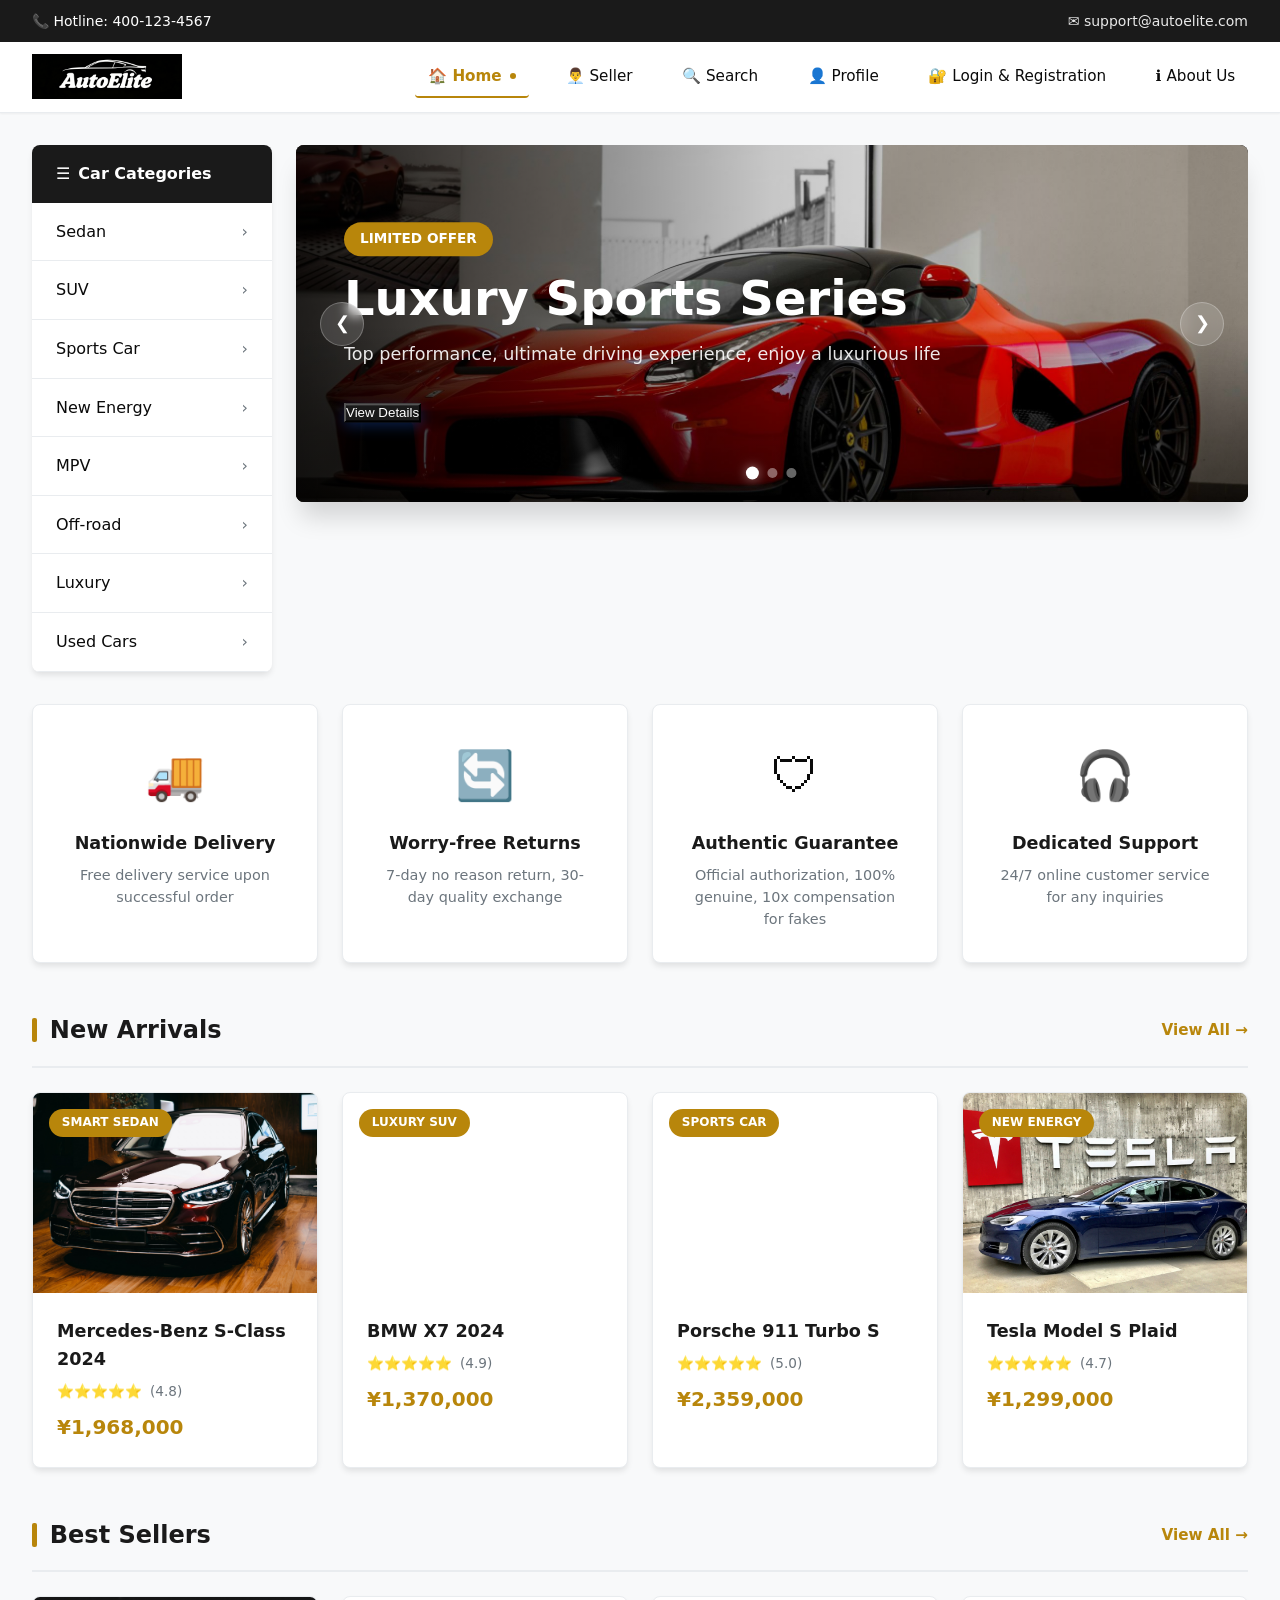
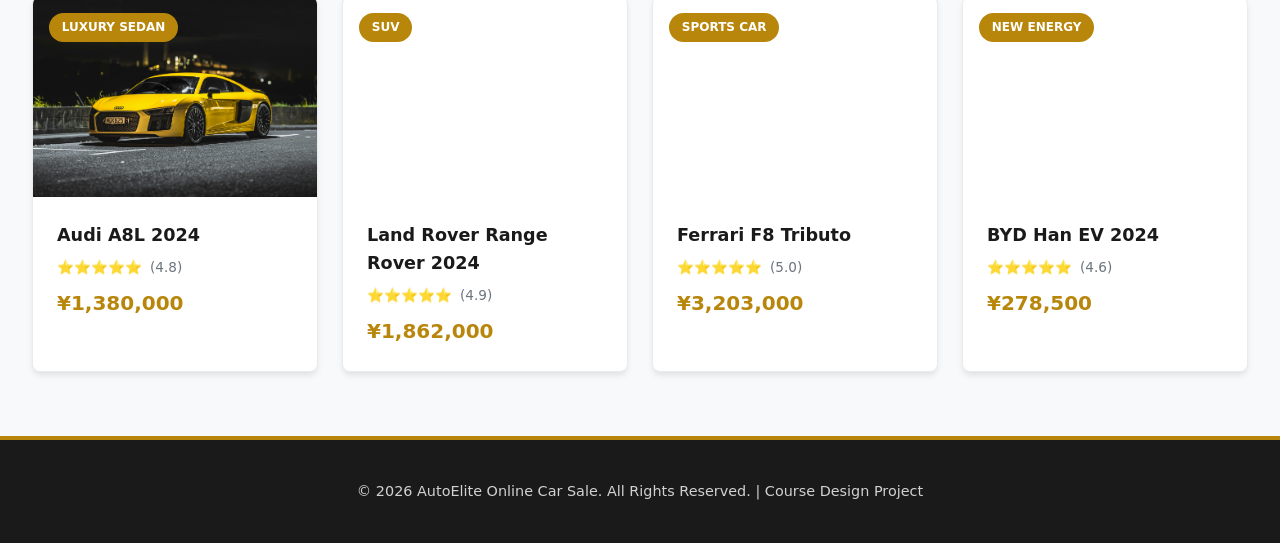
==== commit a20db043: "Merge remote-tracking branch 'origin/feature/homepage' into feature/seller-dashboard" ====
--- a/pages/index.html
+++ b/pages/index.html
@@ -29,12 +29,12 @@
                 <img src="../images/logo.png" alt="AutoElite Logo">
             </a>
             <ul class="nav-menu">
-                <li><a href="index.html" class="nav-link active" aria-current="page"> Home</a></li>
-                <li><a href="seller.html" class="nav-link"> Seller</a></li>
-                <li><a href="search.html" class="nav-link"> Search</a></li>
-                <li><a href="profile.html" class="nav-link"> Profile</a></li>
-                <li><a href="login.html" class="nav-link"> Login & Registration</a></li>
-                <li><a href="about.html" class="nav-link"> About Us</a></li>
+                <li><a href="index.html" class="nav-link active">🏠 Home</a></li>
+                <li><a href="seller.html" class="nav-link">👨‍💼 Seller</a></li>
+                <li><a href="search.html" class="nav-link">🔍 Search</a></li>
+                <li><a href="profile.html" class="nav-link">👤 Profile</a></li>
+                <li><a href="login.html" class="nav-link">🔐 Login & Registration</a></li>
+                <li><a href="about.html" class="nav-link">ℹ️ About Us</a></li>
             </ul>
         </div>
     </nav>
@@ -44,72 +44,51 @@
         <div class="container">
             <div class="main-layout">
                 <!-- Left Category Menu -->
-                <aside class="category-menu" aria-label="Car Categories Navigation">
+                <aside class="category-menu">
                     <div class="menu-header">
                         <span>☰</span>
                         <span>Car Categories</span>
                     </div>
                     <ul class="menu-list">
-                        <li><a href="search.html">Sedan <span>›</span></a></li>
-                        <li><a href="search.html">SUV <span>›</span></a></li>
-                        <li><a href="search.html">Sports Car <span>›</span></a></li>
-                        <li><a href="search.html">New Energy <span>›</span></a></li>
-                        <li><a href="search.html">MPV <span>›</span></a></li>
-                        <li><a href="search.html">Off-road <span>›</span></a></li>
-                        <li><a href="search.html">Luxury <span>›</span></a></li>
-                        <li><a href="search.html">Used Cars <span>›</span></a></li>
+                        <li><a href="#">Sedan <span>›</span></a></li>
+                        <li><a href="#">SUV <span>›</span></a></li>
+                        <li><a href="#">Sports Car <span>›</span></a></li>
+                        <li><a href="#">New Energy <span>›</span></a></li>
+                        <li><a href="#">MPV <span>›</span></a></li>
+                        <li><a href="#">Off-road <span>›</span></a></li>
+                        <li><a href="#">Luxury <span>›</span></a></li>
+                        <li><a href="#">Used Cars <span>›</span></a></li>
                     </ul>
                 </aside>
 
                 <!-- Right Content -->
                 <div class="main-content">
                     <!-- Hero Carousel -->
-                    <section class="hero-carousel" aria-label="Featured Vehicles Carousel">
+                    <section class="hero-carousel" aria-label="Featured Cars Carousel">
                         <div class="carousel-container">
                             <div class="carousel-track" id="carouselTrack">
-                                <!-- Slide 1 -->
                                 <div class="carousel-slide active" style="background-image: url('../images/cars/hero-1.jpg');">
                                     <div class="slide-content">
                                         <span class="tag">Limited Offer</span>
                                         <h2>Luxury Sports Series</h2>
                                         <p>Top performance, ultimate driving experience, enjoy a luxurious life</p>
-                                        <a href="car-detail.html?id=1" class="btn-primary" aria-label="View details for Luxury Sports Series">View Details</a>
+                                        <button class="btn-primary" aria-label="View luxury sports cars details">View Details</button>
                                     </div>
                                 </div>
-                                <!-- Slide 2 -->
                                 <div class="carousel-slide" style="background-image: url('../images/cars/hero-2.jpg');">
                                     <div class="slide-content">
                                         <span class="tag">New Arrival</span>
                                         <h2>New Energy Sedan</h2>
                                         <p>Eco-friendly, smart technology, future travel choice</p>
-                                        <a href="car-detail.html?id=2" class="btn-primary" aria-label="View details for New Energy Sedan">View Details</a>
+                                        <button class="btn-primary" aria-label="View new energy cars details">View Details</button>
                                     </div>
                                 </div>
-                                <!-- Slide 3 -->
                                 <div class="carousel-slide" style="background-image: url('../images/cars/hero-3.jpg');">
                                     <div class="slide-content">
                                         <span class="tag">Best Seller</span>
                                         <h2>Family SUV</h2>
                                         <p>Spacious, comfortable, safe, family travel first choice</p>
-                                        <a href="car-detail.html?id=3" class="btn-primary" aria-label="View details for Family SUV">View Details</a>
-                                    </div>
-                                </div>
-                                <!-- Slide 4 -->
-                                <div class="carousel-slide" style="background-image: url('../images/cars/hero-4.jpg');">
-                                    <div class="slide-content">
-                                        <span class="tag">Premium Choice</span>
-                                        <h2>Executive Sedan</h2>
-                                        <p>Elegant and dignified, comfortable ride, best for business</p>
-                                        <a href="car-detail.html?id=4" class="btn-primary" aria-label="View details for Executive Sedan">View Details</a>
-                                    </div>
-                                </div>
-                                <!-- Slide 5 -->
-                                <div class="carousel-slide" style="background-image: url('../images/cars/hero-5.jpg');">
-                                    <div class="slide-content">
-                                        <span class="tag">Off-Road King</span>
-                                        <h2>Hardcore Off-Road</h2>
-                                        <p>Powerful engine, conquer any terrain, explore infinite possibilities</p>
-                                        <a href="car-detail.html?id=5" class="btn-primary" aria-label="View details for Hardcore Off-Road">View Details</a>
+                                        <button class="btn-primary" aria-label="View family SUV details">View Details</button>
                                     </div>
                                 </div>
                             </div>
@@ -152,73 +131,65 @@
                     <a href="search.html" class="view-all">View All →</a>
                 </div>
                 <div class="products-grid">
-                    <!-- Card 1 -->
-                    <a href="car-detail.html?id=1" class="product-card-link" aria-label="View details for Mercedes-Benz S-Class 2024">
-                        <article class="product-card">
-                            <div class="product-image" style="background-image: url('../images/cars/car-1.jpg');" role="img" aria-label="Mercedes-Benz S-Class 2024">
-                                <span class="product-tag">Smart Sedan</span>
-                            </div>
-                            <div class="product-info">
-                                <h3>Mercedes-Benz S-Class 2024</h3>
-                                <div class="product-rating" aria-label="Rating: 4.8 out of 5 stars">
-                                    <span aria-hidden="true">⭐⭐⭐⭐⭐</span>
-                                    <span>(4.8)</span>
-                                </div>
-                                <div class="product-price" aria-label="Price: 1,968,000 Yuan">¥1,968,000</div>
-                            </div>
-                        </article>
-                    </a>
-
-                    <!-- Card 2 -->
-                    <a href="car-detail.html?id=2" class="product-card-link" aria-label="View details for BMW X7 2024">
-                        <article class="product-card">
-                            <div class="product-image" style="background-image: url('../images/cars/hero-3.jpg');" role="img" aria-label="BMW X7 2024">
-                                <span class="product-tag">Luxury SUV</span>
-                            </div>
-                            <div class="product-info">
-                                <h3>BMW X7 2024</h3>
-                                <div class="product-rating" aria-label="Rating: 4.9 out of 5 stars">
-                                    <span aria-hidden="true">⭐⭐⭐⭐⭐</span>
-                                    <span>(4.9)</span>
-                                </div>
-                                <div class="product-price" aria-label="Price: 1,370,000 Yuan">¥1,370,000</div>
-                            </div>
-                        </article>
-                    </a>
-
-                    <!-- Card 3 -->
-                    <a href="car-detail.html?id=3" class="product-card-link" aria-label="View details for Porsche 911 Turbo S">
-                        <article class="product-card">
-                            <div class="product-image" style="background-image: url('../images/cars/car-3.jpg');" role="img" aria-label="Porsche 911 Turbo S">
-                                <span class="product-tag">Sports Car</span>
-                            </div>
-                            <div class="product-info">
-                                <h3>Porsche 911 Turbo S</h3>
-                                <div class="product-rating" aria-label="Rating: 5.0 out of 5 stars">
-                                    <span aria-hidden="true">⭐⭐⭐⭐⭐</span>
-                                    <span>(5.0)</span>
-                                </div>
-                                <div class="product-price" aria-label="Price: 2,359,000 Yuan">¥2,359,000</div>
-                            </div>
-                        </article>
-                    </a>
-
-                    <!-- Card 4 -->
-                    <a href="car-detail.html?id=4" class="product-card-link" aria-label="View details for Tesla Model S Plaid">
-                        <article class="product-card">
-                            <div class="product-image" style="background-image: url('../images/cars/car-4.jpg');" role="img" aria-label="Tesla Model S Plaid">
-                                <span class="product-tag">New Energy</span>
-                            </div>
-                            <div class="product-info">
-                                <h3>Tesla Model S Plaid</h3>
-                                <div class="product-rating" aria-label="Rating: 4.7 out of 5 stars">
-                                    <span aria-hidden="true">⭐⭐⭐⭐⭐</span>
-                                    <span>(4.7)</span>
-                                </div>
-                                <div class="product-price" aria-label="Price: 1,299,000 Yuan">¥1,299,000</div>
-                            </div>
-                        </article>
-                    </a>
+                    <!-- Product Card 1 -->
+                    <article class="product-card">
+                        <div class="product-image" style="background-image: url('../images/cars/car-1.jpg');" role="img" aria-label="Mercedes-Benz S-Class 2024">
+                            <span class="product-tag">Smart Sedan</span>
+                        </div>
+                        <div class="product-info">
+                            <h3>Mercedes-Benz S-Class 2024</h3>
+                            <div class="product-rating" aria-label="Rating: 4.8 out of 5 stars">
+                                <span aria-hidden="true">⭐⭐⭐⭐⭐</span>
+                                <span>(4.8)</span>
+                            </div>
+                            <div class="product-price" aria-label="Price: 1,968,000 Yuan">¥1,968,000</div>
+                        </div>
+                    </article>
+
+                    <!-- Product Card 2 -->
+                    <article class="product-card">
+                        <div class="product-image" style="background-image: url('../images/cars/car-2.jpg');" role="img" aria-label="BMW X7 2024">
+                            <span class="product-tag">Luxury SUV</span>
+                        </div>
+                        <div class="product-info">
+                            <h3>BMW X7 2024</h3>
+                            <div class="product-rating" aria-label="Rating: 4.9 out of 5 stars">
+                                <span aria-hidden="true">⭐⭐⭐⭐⭐</span>
+                                <span>(4.9)</span>
+                            </div>
+                            <div class="product-price" aria-label="Price: 1,370,000 Yuan">¥1,370,000</div>
+                        </div>
+                    </article>
+
+                    <!-- Product Card 3 -->
+                    <article class="product-card">
+                        <div class="product-image" style="background-image: url('../images/cars/car-3.jpg');" role="img" aria-label="Porsche 911 Turbo S">
+                            <span class="product-tag">Sports Car</span>
+                        </div>
+                        <div class="product-info">
+                            <h3>Porsche 911 Turbo S</h3>
+                            <div class="product-rating" aria-label="Rating: 5.0 out of 5 stars">
+                                <span aria-hidden="true">⭐⭐⭐⭐⭐</span>
+                                <span>(5.0)</span>
+                            </div>
+                            <div class="product-price" aria-label="Price: 2,359,000 Yuan">¥2,359,000</div>
+                        </div>
+                    </article>
+
+                    <!-- Product Card 4 -->
+                    <article class="product-card">
+                        <div class="product-image" style="background-image: url('../images/cars/car-4.jpg');" role="img" aria-label="Tesla Model S Plaid">
+                            <span class="product-tag">New Energy</span>
+                        </div>
+                        <div class="product-info">
+                            <h3>Tesla Model S Plaid</h3>
+                            <div class="product-rating" aria-label="Rating: 4.7 out of 5 stars">
+                                <span aria-hidden="true">⭐⭐⭐⭐⭐</span>
+                                <span>(4.7)</span>
+                            </div>
+                            <div class="product-price" aria-label="Price: 1,299,000 Yuan">¥1,299,000</div>
+                        </div>
+                    </article>
                 </div>
             </section>
 
@@ -229,73 +200,65 @@
                     <a href="search.html" class="view-all">View All →</a>
                 </div>
                 <div class="products-grid">
-                    <!-- Card 5 -->
-                    <a href="car-detail.html?id=5" class="product-card-link" aria-label="View details for Audi A8L 2024">
-                        <article class="product-card">
-                            <div class="product-image" style="background-image: url('../images/cars/car-5.jpg');" role="img" aria-label="Audi A8L 2024">
-                                <span class="product-tag">Luxury Sedan</span>
-                            </div>
-                            <div class="product-info">
-                                <h3>Audi A8L 2024</h3>
-                                <div class="product-rating" aria-label="Rating: 4.8 out of 5 stars">
-                                    <span aria-hidden="true">⭐⭐⭐⭐⭐</span>
-                                    <span>(4.8)</span>
-                                </div>
-                                <div class="product-price" aria-label="Price: 1,380,000 Yuan">¥1,380,000</div>
-                            </div>
-                        </article>
-                    </a>
-
-                    <!-- Card 6 -->
-                    <a href="car-detail.html?id=6" class="product-card-link" aria-label="View details for Land Rover Range Rover 2024">
-                        <article class="product-card">
-                            <div class="product-image" style="background-image: url('../images/cars/hero-5.jpg');" role="img" aria-label="Land Rover Range Rover 2024">
-                                <span class="product-tag">SUV</span>
-                            </div>
-                            <div class="product-info">
-                                <h3>Land Rover Range Rover 2024</h3>
-                                <div class="product-rating" aria-label="Rating: 4.9 out of 5 stars">
-                                    <span aria-hidden="true">⭐⭐⭐⭐⭐</span>
-                                    <span>(4.9)</span>
-                                </div>
-                                <div class="product-price" aria-label="Price: 1,862,000 Yuan">¥1,862,000</div>
-                            </div>
-                        </article>
-                    </a>
-
-                    <!-- Card 7 -->
-                    <a href="car-detail.html?id=7" class="product-card-link" aria-label="View details for Ferrari F8 Tributo">
-                        <article class="product-card">
-                            <div class="product-image" style="background-image: url('../images/cars/hero-1.jpg');" role="img" aria-label="Ferrari F8 Tributo">
-                                <span class="product-tag">Sports Car</span>
-                            </div>
-                            <div class="product-info">
-                                <h3>Ferrari F8 Tributo</h3>
-                                <div class="product-rating" aria-label="Rating: 5.0 out of 5 stars">
-                                    <span aria-hidden="true">⭐⭐⭐⭐⭐</span>
-                                    <span>(5.0)</span>
-                                </div>
-                                <div class="product-price" aria-label="Price: 3,203,000 Yuan">¥3,203,000</div>
-                            </div>
-                        </article>
-                    </a>
-
-                    <!-- Card 8 -->
-                    <a href="car-detail.html?id=8" class="product-card-link" aria-label="View details for BYD Han EV 2024">
-                        <article class="product-card">
-                            <div class="product-image" style="background-image: url('../images/cars/hero-2.jpg');" role="img" aria-label="BYD Han EV 2024">
-                                <span class="product-tag">New Energy</span>
-                            </div>
-                            <div class="product-info">
-                                <h3>BYD Han EV 2024</h3>
-                                <div class="product-rating" aria-label="Rating: 4.6 out of 5 stars">
-                                    <span aria-hidden="true">⭐⭐⭐⭐⭐</span>
-                                    <span>(4.6)</span>
-                                </div>
-                                <div class="product-price" aria-label="Price: 278,500 Yuan">¥278,500</div>
-                            </div>
-                        </article>
-                    </a>
+                    <!-- Product Card 5 -->
+                    <article class="product-card">
+                        <div class="product-image" style="background-image: url('../images/cars/car-5.jpg');" role="img" aria-label="Audi A8L 2024">
+                            <span class="product-tag">Luxury Sedan</span>
+                        </div>
+                        <div class="product-info">
+                            <h3>Audi A8L 2024</h3>
+                            <div class="product-rating" aria-label="Rating: 4.8 out of 5 stars">
+                                <span aria-hidden="true">⭐⭐⭐⭐⭐</span>
+                                <span>(4.8)</span>
+                            </div>
+                            <div class="product-price" aria-label="Price: 1,380,000 Yuan">¥1,380,000</div>
+                        </div>
+                    </article>
+
+                    <!-- Product Card 6 -->
+                    <article class="product-card">
+                        <div class="product-image" style="background-image: url('../images/cars/car-6.jpg');" role="img" aria-label="Land Rover Range Rover 2024">
+                            <span class="product-tag">SUV</span>
+                        </div>
+                        <div class="product-info">
+                            <h3>Land Rover Range Rover 2024</h3>
+                            <div class="product-rating" aria-label="Rating: 4.9 out of 5 stars">
+                                <span aria-hidden="true">⭐⭐⭐⭐⭐</span>
+                                <span>(4.9)</span>
+                            </div>
+                            <div class="product-price" aria-label="Price: 1,862,000 Yuan">¥1,862,000</div>
+                        </div>
+                    </article>
+
+                    <!-- Product Card 7 -->
+                    <article class="product-card">
+                        <div class="product-image" style="background-image: url('../images/cars/car-7.jpg');" role="img" aria-label="Ferrari F8 Tributo">
+                            <span class="product-tag">Sports Car</span>
+                        </div>
+                        <div class="product-info">
+                            <h3>Ferrari F8 Tributo</h3>
+                            <div class="product-rating" aria-label="Rating: 5.0 out of 5 stars">
+                                <span aria-hidden="true">⭐⭐⭐⭐⭐</span>
+                                <span>(5.0)</span>
+                            </div>
+                            <div class="product-price" aria-label="Price: 3,203,000 Yuan">¥3,203,000</div>
+                        </div>
+                    </article>
+
+                    <!-- Product Card 8 -->
+                    <article class="product-card">
+                        <div class="product-image" style="background-image: url('../images/cars/car-8.jpg');" role="img" aria-label="BYD Han EV 2024">
+                            <span class="product-tag">New Energy</span>
+                        </div>
+                        <div class="product-info">
+                            <h3>BYD Han EV 2024</h3>
+                            <div class="product-rating" aria-label="Rating: 4.6 out of 5 stars">
+                                <span aria-hidden="true">⭐⭐⭐⭐⭐</span>
+                                <span>(4.6)</span>
+                            </div>
+                            <div class="product-price" aria-label="Price: 278,500 Yuan">¥278,500</div>
+                        </div>
+                    </article>
                 </div>
             </section>
         </div>
@@ -308,7 +271,7 @@
         </div>
     </footer>
 
-    <!-- Carousel JavaScript (Extracted to ../js/main.js in actual repo) -->
+    <!-- Carousel JavaScript -->
     <script>
         // Carousel functionality
         let currentIndex = 0;
--- a/css/layout.css
+++ b/css/layout.css
@@ -43,7 +43,7 @@
 .global-nav .container {
   display: flex;
   align-items: center;
-  justify-content: space-between;
+  justify-content: space-between; /* Logo Left, Links Right */
   padding: 0.8rem 2rem;
 }
 
@@ -98,6 +98,7 @@
 }
 
 /* --- Main Layout (Sidebar + Content) --- */
+/* CRITICAL FIX: Flexbox ensures sidebar and content sit side-by-side */
 .main-layout {
   display: flex;
   flex-direction: row;
@@ -109,12 +110,12 @@
 /* Left Category Menu */
 .category-menu {
   width: 240px;
-  min-width: 240px;
+  min-width: 240px; /* Prevents shrinking */
   background: var(--white);
   border-radius: var(--radius);
   box-shadow: var(--shadow-md);
   overflow: hidden;
-  flex-shrink: 0;
+  flex-shrink: 0; /* Ensures sidebar stays fixed width */
 }
 
 .menu-header {
@@ -139,7 +140,7 @@
 .menu-list li a:hover {
   background: var(--light);
   color: var(--secondary);
-  padding-left: 2rem;
+  padding-left: 2rem; /* Slide effect */
 }
 
 .menu-list li a span:last-child {
@@ -148,8 +149,8 @@
 
 /* Right Content Area */
 .main-content {
-  flex: 1;
-  min-width: 0;
+  flex: 1; /* Takes all remaining space */
+  min-width: 0; /* Prevents flex overflow issues with carousel */
 }
 
 /* --- Hero Carousel --- */
@@ -162,7 +163,7 @@
   border-radius: var(--radius);
   overflow: hidden;
   box-shadow: var(--shadow-xl);
-  aspect-ratio: 16/6;
+  aspect-ratio: 16/6; /* Widescreen format */
   background: #000;
 }
 
@@ -378,7 +379,6 @@
 .product-card:hover {
   transform: translateY(-5px);
   box-shadow: var(--shadow-lg);
-  border-color: var(--secondary-light);
 }
 
 .product-image {
@@ -440,19 +440,4 @@
 .site-footer p {
   opacity: 0.8;
   font-size: 0.9rem;
-}
-
-/* --- Iteration 2 Fix: Preserve hover effects when wrapping cards in <a> --- */
-.product-card-link {
-  text-decoration: none;
-  color: inherit;
-  display: block;
-  cursor: pointer;
-  border-radius: var(--radius);
-}
-
-.product-card-link:hover .product-card {
-  transform: translateY(-5px);
-  box-shadow: var(--shadow-lg);
-  border-color: var(--secondary-light);
 }
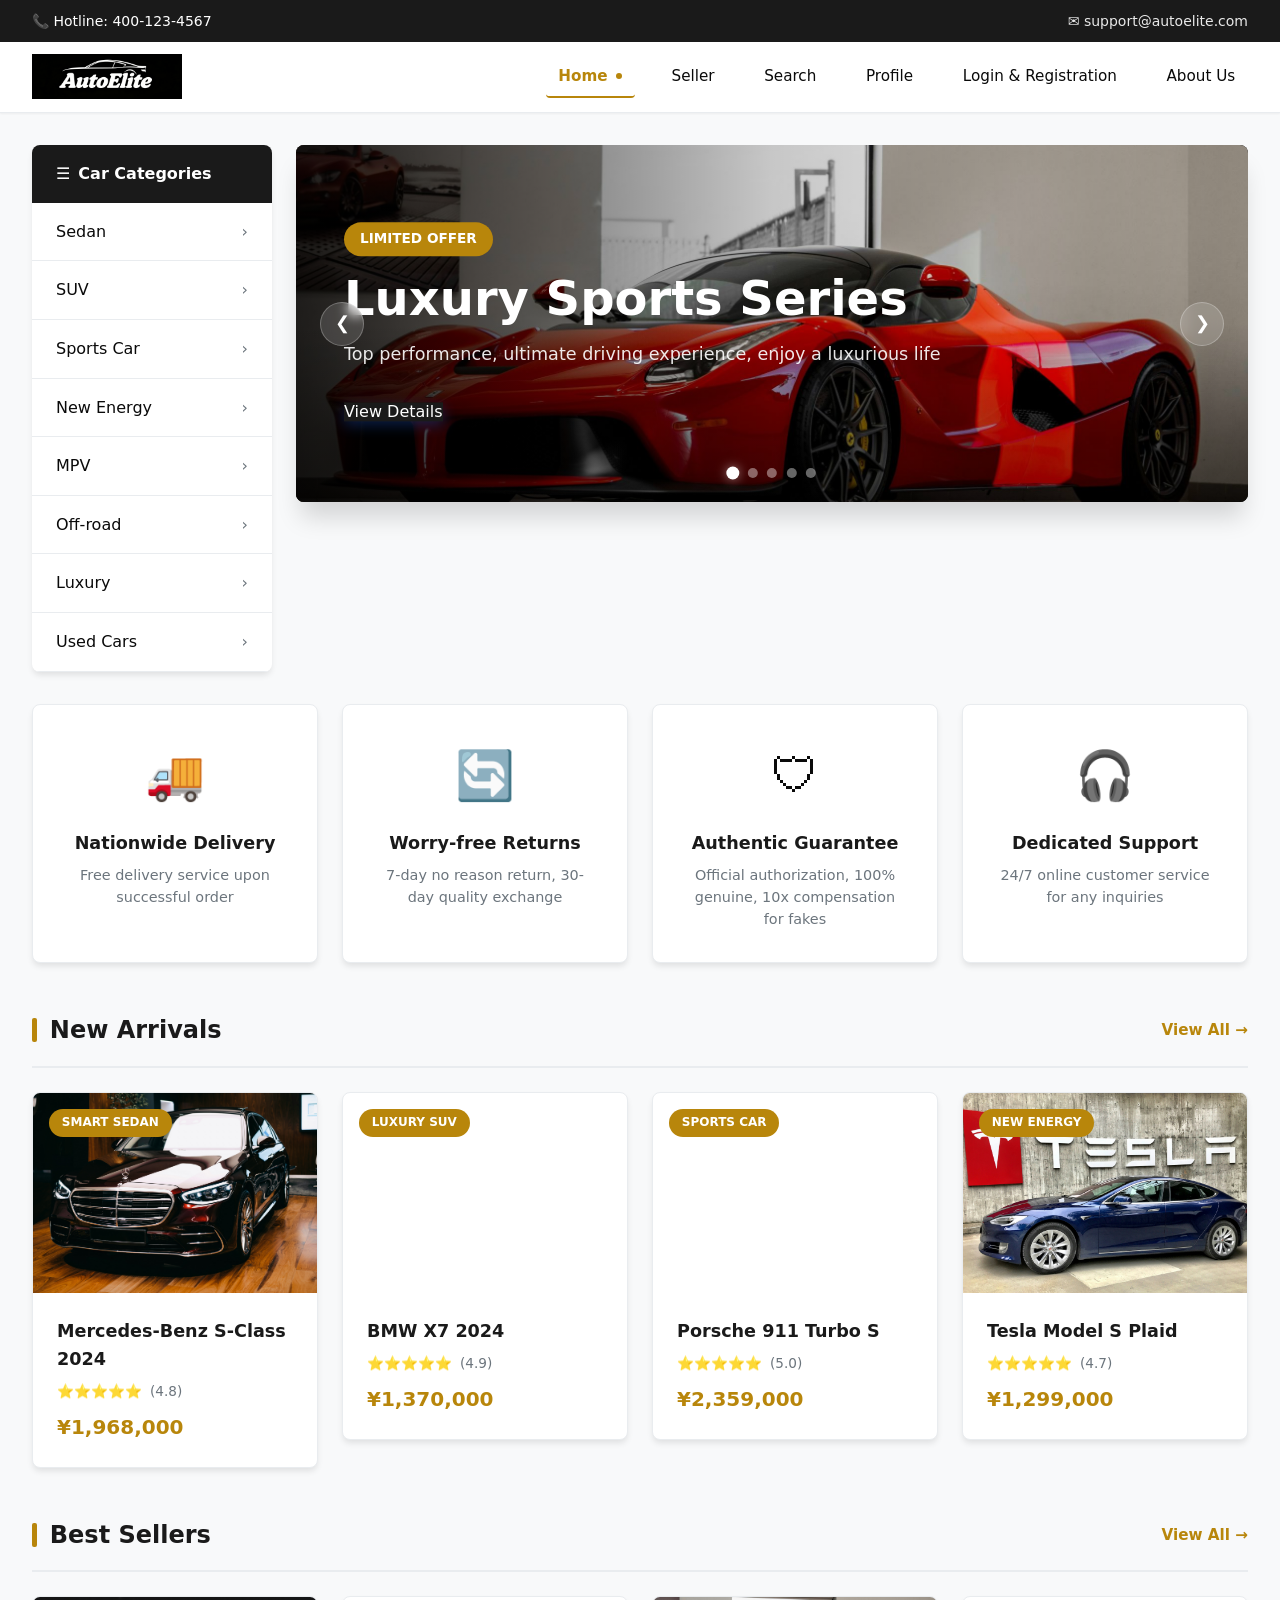
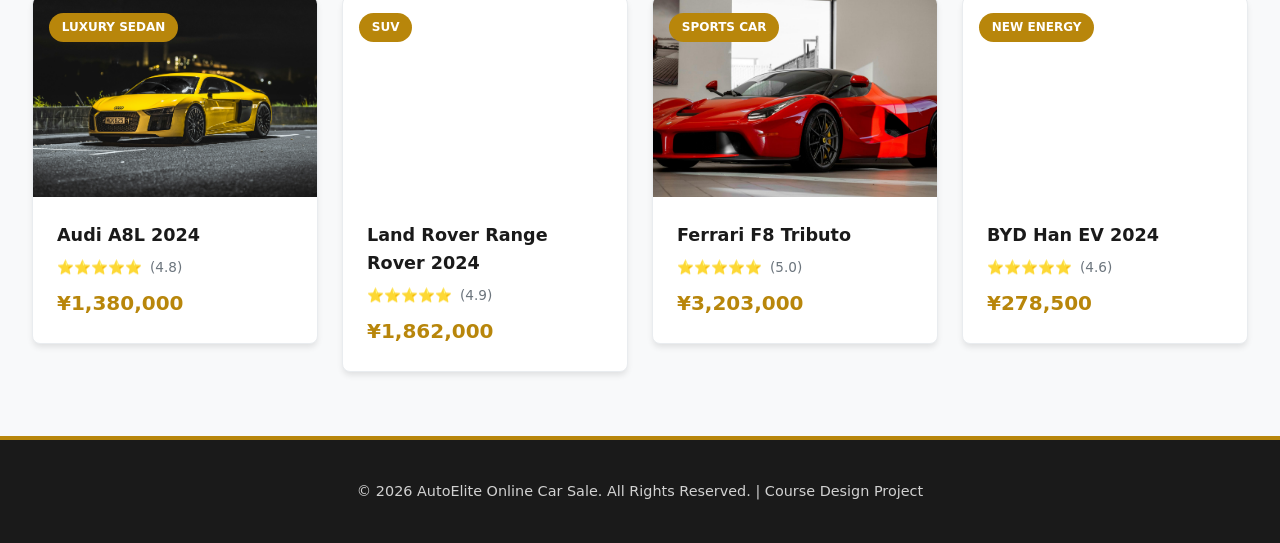
==== commit 94d902a4: "Merge branch 'develop' into feature/seller-dashboard" ====
--- a/pages/index.html
+++ b/pages/index.html
@@ -29,12 +29,12 @@
                 <img src="../images/logo.png" alt="AutoElite Logo">
             </a>
             <ul class="nav-menu">
-                <li><a href="index.html" class="nav-link active">🏠 Home</a></li>
-                <li><a href="seller.html" class="nav-link">👨‍💼 Seller</a></li>
-                <li><a href="search.html" class="nav-link">🔍 Search</a></li>
-                <li><a href="profile.html" class="nav-link">👤 Profile</a></li>
-                <li><a href="login.html" class="nav-link">🔐 Login & Registration</a></li>
-                <li><a href="about.html" class="nav-link">ℹ️ About Us</a></li>
+                <li><a href="index.html" class="nav-link active" aria-current="page"> Home</a></li>
+                <li><a href="seller.html" class="nav-link"> Seller</a></li>
+                <li><a href="search.html" class="nav-link"> Search</a></li>
+                <li><a href="profile.html" class="nav-link"> Profile</a></li>
+                <li><a href="login.html" class="nav-link"> Login & Registration</a></li>
+                <li><a href="about.html" class="nav-link"> About Us</a></li>
             </ul>
         </div>
     </nav>
@@ -44,51 +44,72 @@
         <div class="container">
             <div class="main-layout">
                 <!-- Left Category Menu -->
-                <aside class="category-menu">
+                <aside class="category-menu" aria-label="Car Categories Navigation">
                     <div class="menu-header">
                         <span>☰</span>
                         <span>Car Categories</span>
                     </div>
                     <ul class="menu-list">
-                        <li><a href="#">Sedan <span>›</span></a></li>
-                        <li><a href="#">SUV <span>›</span></a></li>
-                        <li><a href="#">Sports Car <span>›</span></a></li>
-                        <li><a href="#">New Energy <span>›</span></a></li>
-                        <li><a href="#">MPV <span>›</span></a></li>
-                        <li><a href="#">Off-road <span>›</span></a></li>
-                        <li><a href="#">Luxury <span>›</span></a></li>
-                        <li><a href="#">Used Cars <span>›</span></a></li>
+                        <li><a href="search.html">Sedan <span>›</span></a></li>
+                        <li><a href="search.html">SUV <span>›</span></a></li>
+                        <li><a href="search.html">Sports Car <span>›</span></a></li>
+                        <li><a href="search.html">New Energy <span>›</span></a></li>
+                        <li><a href="search.html">MPV <span>›</span></a></li>
+                        <li><a href="search.html">Off-road <span>›</span></a></li>
+                        <li><a href="search.html">Luxury <span>›</span></a></li>
+                        <li><a href="search.html">Used Cars <span>›</span></a></li>
                     </ul>
                 </aside>
 
                 <!-- Right Content -->
                 <div class="main-content">
                     <!-- Hero Carousel -->
-                    <section class="hero-carousel" aria-label="Featured Cars Carousel">
+                    <section class="hero-carousel" aria-label="Featured Vehicles Carousel">
                         <div class="carousel-container">
                             <div class="carousel-track" id="carouselTrack">
+                                <!-- Slide 1 -->
                                 <div class="carousel-slide active" style="background-image: url('../images/cars/hero-1.jpg');">
                                     <div class="slide-content">
                                         <span class="tag">Limited Offer</span>
                                         <h2>Luxury Sports Series</h2>
                                         <p>Top performance, ultimate driving experience, enjoy a luxurious life</p>
-                                        <button class="btn-primary" aria-label="View luxury sports cars details">View Details</button>
-                                    </div>
-                                </div>
+                                        <a href="car-detail.html?id=1" class="btn-primary" aria-label="View details for Luxury Sports Series">View Details</a>
+                                    </div>
+                                </div>
+                                <!-- Slide 2 -->
                                 <div class="carousel-slide" style="background-image: url('../images/cars/hero-2.jpg');">
                                     <div class="slide-content">
                                         <span class="tag">New Arrival</span>
                                         <h2>New Energy Sedan</h2>
                                         <p>Eco-friendly, smart technology, future travel choice</p>
-                                        <button class="btn-primary" aria-label="View new energy cars details">View Details</button>
-                                    </div>
-                                </div>
+                                        <a href="car-detail.html?id=2" class="btn-primary" aria-label="View details for New Energy Sedan">View Details</a>
+                                    </div>
+                                </div>
+                                <!-- Slide 3 -->
                                 <div class="carousel-slide" style="background-image: url('../images/cars/hero-3.jpg');">
                                     <div class="slide-content">
                                         <span class="tag">Best Seller</span>
                                         <h2>Family SUV</h2>
                                         <p>Spacious, comfortable, safe, family travel first choice</p>
-                                        <button class="btn-primary" aria-label="View family SUV details">View Details</button>
+                                        <a href="car-detail.html?id=3" class="btn-primary" aria-label="View details for Family SUV">View Details</a>
+                                    </div>
+                                </div>
+                                <!-- Slide 4 -->
+                                <div class="carousel-slide" style="background-image: url('../images/cars/hero-4.jpg');">
+                                    <div class="slide-content">
+                                        <span class="tag">Premium Choice</span>
+                                        <h2>Executive Sedan</h2>
+                                        <p>Elegant and dignified, comfortable ride, best for business</p>
+                                        <a href="car-detail.html?id=4" class="btn-primary" aria-label="View details for Executive Sedan">View Details</a>
+                                    </div>
+                                </div>
+                                <!-- Slide 5 -->
+                                <div class="carousel-slide" style="background-image: url('../images/cars/hero-5.jpg');">
+                                    <div class="slide-content">
+                                        <span class="tag">Off-Road King</span>
+                                        <h2>Hardcore Off-Road</h2>
+                                        <p>Powerful engine, conquer any terrain, explore infinite possibilities</p>
+                                        <a href="car-detail.html?id=5" class="btn-primary" aria-label="View details for Hardcore Off-Road">View Details</a>
                                     </div>
                                 </div>
                             </div>
@@ -131,65 +152,73 @@
                     <a href="search.html" class="view-all">View All →</a>
                 </div>
                 <div class="products-grid">
-                    <!-- Product Card 1 -->
-                    <article class="product-card">
-                        <div class="product-image" style="background-image: url('../images/cars/car-1.jpg');" role="img" aria-label="Mercedes-Benz S-Class 2024">
-                            <span class="product-tag">Smart Sedan</span>
-                        </div>
-                        <div class="product-info">
-                            <h3>Mercedes-Benz S-Class 2024</h3>
-                            <div class="product-rating" aria-label="Rating: 4.8 out of 5 stars">
-                                <span aria-hidden="true">⭐⭐⭐⭐⭐</span>
-                                <span>(4.8)</span>
-                            </div>
-                            <div class="product-price" aria-label="Price: 1,968,000 Yuan">¥1,968,000</div>
-                        </div>
-                    </article>
-
-                    <!-- Product Card 2 -->
-                    <article class="product-card">
-                        <div class="product-image" style="background-image: url('../images/cars/car-2.jpg');" role="img" aria-label="BMW X7 2024">
-                            <span class="product-tag">Luxury SUV</span>
-                        </div>
-                        <div class="product-info">
-                            <h3>BMW X7 2024</h3>
-                            <div class="product-rating" aria-label="Rating: 4.9 out of 5 stars">
-                                <span aria-hidden="true">⭐⭐⭐⭐⭐</span>
-                                <span>(4.9)</span>
-                            </div>
-                            <div class="product-price" aria-label="Price: 1,370,000 Yuan">¥1,370,000</div>
-                        </div>
-                    </article>
-
-                    <!-- Product Card 3 -->
-                    <article class="product-card">
-                        <div class="product-image" style="background-image: url('../images/cars/car-3.jpg');" role="img" aria-label="Porsche 911 Turbo S">
-                            <span class="product-tag">Sports Car</span>
-                        </div>
-                        <div class="product-info">
-                            <h3>Porsche 911 Turbo S</h3>
-                            <div class="product-rating" aria-label="Rating: 5.0 out of 5 stars">
-                                <span aria-hidden="true">⭐⭐⭐⭐⭐</span>
-                                <span>(5.0)</span>
-                            </div>
-                            <div class="product-price" aria-label="Price: 2,359,000 Yuan">¥2,359,000</div>
-                        </div>
-                    </article>
-
-                    <!-- Product Card 4 -->
-                    <article class="product-card">
-                        <div class="product-image" style="background-image: url('../images/cars/car-4.jpg');" role="img" aria-label="Tesla Model S Plaid">
-                            <span class="product-tag">New Energy</span>
-                        </div>
-                        <div class="product-info">
-                            <h3>Tesla Model S Plaid</h3>
-                            <div class="product-rating" aria-label="Rating: 4.7 out of 5 stars">
-                                <span aria-hidden="true">⭐⭐⭐⭐⭐</span>
-                                <span>(4.7)</span>
-                            </div>
-                            <div class="product-price" aria-label="Price: 1,299,000 Yuan">¥1,299,000</div>
-                        </div>
-                    </article>
+                    <!-- Card 1 -->
+                    <a href="car-detail.html?id=1" class="product-card-link" aria-label="View details for Mercedes-Benz S-Class 2024">
+                        <article class="product-card">
+                            <div class="product-image" style="background-image: url('../images/cars/car-1.jpg');" role="img" aria-label="Mercedes-Benz S-Class 2024">
+                                <span class="product-tag">Smart Sedan</span>
+                            </div>
+                            <div class="product-info">
+                                <h3>Mercedes-Benz S-Class 2024</h3>
+                                <div class="product-rating" aria-label="Rating: 4.8 out of 5 stars">
+                                    <span aria-hidden="true">⭐⭐⭐⭐⭐</span>
+                                    <span>(4.8)</span>
+                                </div>
+                                <div class="product-price" aria-label="Price: 1,968,000 Yuan">¥1,968,000</div>
+                            </div>
+                        </article>
+                    </a>
+
+                    <!-- Card 2 -->
+                    <a href="car-detail.html?id=2" class="product-card-link" aria-label="View details for BMW X7 2024">
+                        <article class="product-card">
+                            <div class="product-image" style="background-image: url('../images/cars/hero-3.jpg');" role="img" aria-label="BMW X7 2024">
+                                <span class="product-tag">Luxury SUV</span>
+                            </div>
+                            <div class="product-info">
+                                <h3>BMW X7 2024</h3>
+                                <div class="product-rating" aria-label="Rating: 4.9 out of 5 stars">
+                                    <span aria-hidden="true">⭐⭐⭐⭐⭐</span>
+                                    <span>(4.9)</span>
+                                </div>
+                                <div class="product-price" aria-label="Price: 1,370,000 Yuan">¥1,370,000</div>
+                            </div>
+                        </article>
+                    </a>
+
+                    <!-- Card 3 -->
+                    <a href="car-detail.html?id=3" class="product-card-link" aria-label="View details for Porsche 911 Turbo S">
+                        <article class="product-card">
+                            <div class="product-image" style="background-image: url('../images/cars/car-3.jpg');" role="img" aria-label="Porsche 911 Turbo S">
+                                <span class="product-tag">Sports Car</span>
+                            </div>
+                            <div class="product-info">
+                                <h3>Porsche 911 Turbo S</h3>
+                                <div class="product-rating" aria-label="Rating: 5.0 out of 5 stars">
+                                    <span aria-hidden="true">⭐⭐⭐⭐⭐</span>
+                                    <span>(5.0)</span>
+                                </div>
+                                <div class="product-price" aria-label="Price: 2,359,000 Yuan">¥2,359,000</div>
+                            </div>
+                        </article>
+                    </a>
+
+                    <!-- Card 4 -->
+                    <a href="car-detail.html?id=4" class="product-card-link" aria-label="View details for Tesla Model S Plaid">
+                        <article class="product-card">
+                            <div class="product-image" style="background-image: url('../images/cars/car-4.jpg');" role="img" aria-label="Tesla Model S Plaid">
+                                <span class="product-tag">New Energy</span>
+                            </div>
+                            <div class="product-info">
+                                <h3>Tesla Model S Plaid</h3>
+                                <div class="product-rating" aria-label="Rating: 4.7 out of 5 stars">
+                                    <span aria-hidden="true">⭐⭐⭐⭐⭐</span>
+                                    <span>(4.7)</span>
+                                </div>
+                                <div class="product-price" aria-label="Price: 1,299,000 Yuan">¥1,299,000</div>
+                            </div>
+                        </article>
+                    </a>
                 </div>
             </section>
 
@@ -200,65 +229,73 @@
                     <a href="search.html" class="view-all">View All →</a>
                 </div>
                 <div class="products-grid">
-                    <!-- Product Card 5 -->
-                    <article class="product-card">
-                        <div class="product-image" style="background-image: url('../images/cars/car-5.jpg');" role="img" aria-label="Audi A8L 2024">
-                            <span class="product-tag">Luxury Sedan</span>
-                        </div>
-                        <div class="product-info">
-                            <h3>Audi A8L 2024</h3>
-                            <div class="product-rating" aria-label="Rating: 4.8 out of 5 stars">
-                                <span aria-hidden="true">⭐⭐⭐⭐⭐</span>
-                                <span>(4.8)</span>
-                            </div>
-                            <div class="product-price" aria-label="Price: 1,380,000 Yuan">¥1,380,000</div>
-                        </div>
-                    </article>
-
-                    <!-- Product Card 6 -->
-                    <article class="product-card">
-                        <div class="product-image" style="background-image: url('../images/cars/car-6.jpg');" role="img" aria-label="Land Rover Range Rover 2024">
-                            <span class="product-tag">SUV</span>
-                        </div>
-                        <div class="product-info">
-                            <h3>Land Rover Range Rover 2024</h3>
-                            <div class="product-rating" aria-label="Rating: 4.9 out of 5 stars">
-                                <span aria-hidden="true">⭐⭐⭐⭐⭐</span>
-                                <span>(4.9)</span>
-                            </div>
-                            <div class="product-price" aria-label="Price: 1,862,000 Yuan">¥1,862,000</div>
-                        </div>
-                    </article>
-
-                    <!-- Product Card 7 -->
-                    <article class="product-card">
-                        <div class="product-image" style="background-image: url('../images/cars/car-7.jpg');" role="img" aria-label="Ferrari F8 Tributo">
-                            <span class="product-tag">Sports Car</span>
-                        </div>
-                        <div class="product-info">
-                            <h3>Ferrari F8 Tributo</h3>
-                            <div class="product-rating" aria-label="Rating: 5.0 out of 5 stars">
-                                <span aria-hidden="true">⭐⭐⭐⭐⭐</span>
-                                <span>(5.0)</span>
-                            </div>
-                            <div class="product-price" aria-label="Price: 3,203,000 Yuan">¥3,203,000</div>
-                        </div>
-                    </article>
-
-                    <!-- Product Card 8 -->
-                    <article class="product-card">
-                        <div class="product-image" style="background-image: url('../images/cars/car-8.jpg');" role="img" aria-label="BYD Han EV 2024">
-                            <span class="product-tag">New Energy</span>
-                        </div>
-                        <div class="product-info">
-                            <h3>BYD Han EV 2024</h3>
-                            <div class="product-rating" aria-label="Rating: 4.6 out of 5 stars">
-                                <span aria-hidden="true">⭐⭐⭐⭐⭐</span>
-                                <span>(4.6)</span>
-                            </div>
-                            <div class="product-price" aria-label="Price: 278,500 Yuan">¥278,500</div>
-                        </div>
-                    </article>
+                    <!-- Card 5 -->
+                    <a href="car-detail.html?id=5" class="product-card-link" aria-label="View details for Audi A8L 2024">
+                        <article class="product-card">
+                            <div class="product-image" style="background-image: url('../images/cars/car-5.jpg');" role="img" aria-label="Audi A8L 2024">
+                                <span class="product-tag">Luxury Sedan</span>
+                            </div>
+                            <div class="product-info">
+                                <h3>Audi A8L 2024</h3>
+                                <div class="product-rating" aria-label="Rating: 4.8 out of 5 stars">
+                                    <span aria-hidden="true">⭐⭐⭐⭐⭐</span>
+                                    <span>(4.8)</span>
+                                </div>
+                                <div class="product-price" aria-label="Price: 1,380,000 Yuan">¥1,380,000</div>
+                            </div>
+                        </article>
+                    </a>
+
+                    <!-- Card 6 -->
+                    <a href="car-detail.html?id=6" class="product-card-link" aria-label="View details for Land Rover Range Rover 2024">
+                        <article class="product-card">
+                            <div class="product-image" style="background-image: url('../images/cars/hero-5.jpg');" role="img" aria-label="Land Rover Range Rover 2024">
+                                <span class="product-tag">SUV</span>
+                            </div>
+                            <div class="product-info">
+                                <h3>Land Rover Range Rover 2024</h3>
+                                <div class="product-rating" aria-label="Rating: 4.9 out of 5 stars">
+                                    <span aria-hidden="true">⭐⭐⭐⭐⭐</span>
+                                    <span>(4.9)</span>
+                                </div>
+                                <div class="product-price" aria-label="Price: 1,862,000 Yuan">¥1,862,000</div>
+                            </div>
+                        </article>
+                    </a>
+
+                    <!-- Card 7 -->
+                    <a href="car-detail.html?id=7" class="product-card-link" aria-label="View details for Ferrari F8 Tributo">
+                        <article class="product-card">
+                            <div class="product-image" style="background-image: url('../images/cars/hero-1.jpg');" role="img" aria-label="Ferrari F8 Tributo">
+                                <span class="product-tag">Sports Car</span>
+                            </div>
+                            <div class="product-info">
+                                <h3>Ferrari F8 Tributo</h3>
+                                <div class="product-rating" aria-label="Rating: 5.0 out of 5 stars">
+                                    <span aria-hidden="true">⭐⭐⭐⭐⭐</span>
+                                    <span>(5.0)</span>
+                                </div>
+                                <div class="product-price" aria-label="Price: 3,203,000 Yuan">¥3,203,000</div>
+                            </div>
+                        </article>
+                    </a>
+
+                    <!-- Card 8 -->
+                    <a href="car-detail.html?id=8" class="product-card-link" aria-label="View details for BYD Han EV 2024">
+                        <article class="product-card">
+                            <div class="product-image" style="background-image: url('../images/cars/hero-2.jpg');" role="img" aria-label="BYD Han EV 2024">
+                                <span class="product-tag">New Energy</span>
+                            </div>
+                            <div class="product-info">
+                                <h3>BYD Han EV 2024</h3>
+                                <div class="product-rating" aria-label="Rating: 4.6 out of 5 stars">
+                                    <span aria-hidden="true">⭐⭐⭐⭐⭐</span>
+                                    <span>(4.6)</span>
+                                </div>
+                                <div class="product-price" aria-label="Price: 278,500 Yuan">¥278,500</div>
+                            </div>
+                        </article>
+                    </a>
                 </div>
             </section>
         </div>
@@ -271,7 +308,7 @@
         </div>
     </footer>
 
-    <!-- Carousel JavaScript -->
+    <!-- Carousel JavaScript (Extracted to ../js/main.js in actual repo) -->
     <script>
         // Carousel functionality
         let currentIndex = 0;
--- a/css/layout.css
+++ b/css/layout.css
@@ -43,7 +43,7 @@
 .global-nav .container {
   display: flex;
   align-items: center;
-  justify-content: space-between; /* Logo Left, Links Right */
+  justify-content: space-between;
   padding: 0.8rem 2rem;
 }
 
@@ -98,7 +98,6 @@
 }
 
 /* --- Main Layout (Sidebar + Content) --- */
-/* CRITICAL FIX: Flexbox ensures sidebar and content sit side-by-side */
 .main-layout {
   display: flex;
   flex-direction: row;
@@ -110,12 +109,12 @@
 /* Left Category Menu */
 .category-menu {
   width: 240px;
-  min-width: 240px; /* Prevents shrinking */
+  min-width: 240px;
   background: var(--white);
   border-radius: var(--radius);
   box-shadow: var(--shadow-md);
   overflow: hidden;
-  flex-shrink: 0; /* Ensures sidebar stays fixed width */
+  flex-shrink: 0;
 }
 
 .menu-header {
@@ -140,7 +139,7 @@
 .menu-list li a:hover {
   background: var(--light);
   color: var(--secondary);
-  padding-left: 2rem; /* Slide effect */
+  padding-left: 2rem;
 }
 
 .menu-list li a span:last-child {
@@ -149,8 +148,8 @@
 
 /* Right Content Area */
 .main-content {
-  flex: 1; /* Takes all remaining space */
-  min-width: 0; /* Prevents flex overflow issues with carousel */
+  flex: 1;
+  min-width: 0;
 }
 
 /* --- Hero Carousel --- */
@@ -163,7 +162,7 @@
   border-radius: var(--radius);
   overflow: hidden;
   box-shadow: var(--shadow-xl);
-  aspect-ratio: 16/6; /* Widescreen format */
+  aspect-ratio: 16/6;
   background: #000;
 }
 
@@ -379,6 +378,7 @@
 .product-card:hover {
   transform: translateY(-5px);
   box-shadow: var(--shadow-lg);
+  border-color: var(--secondary-light);
 }
 
 .product-image {
@@ -440,4 +440,19 @@
 .site-footer p {
   opacity: 0.8;
   font-size: 0.9rem;
+}
+
+/* --- Iteration 2 Fix: Preserve hover effects when wrapping cards in <a> --- */
+.product-card-link {
+  text-decoration: none;
+  color: inherit;
+  display: block;
+  cursor: pointer;
+  border-radius: var(--radius);
+}
+
+.product-card-link:hover .product-card {
+  transform: translateY(-5px);
+  box-shadow: var(--shadow-lg);
+  border-color: var(--secondary-light);
 }
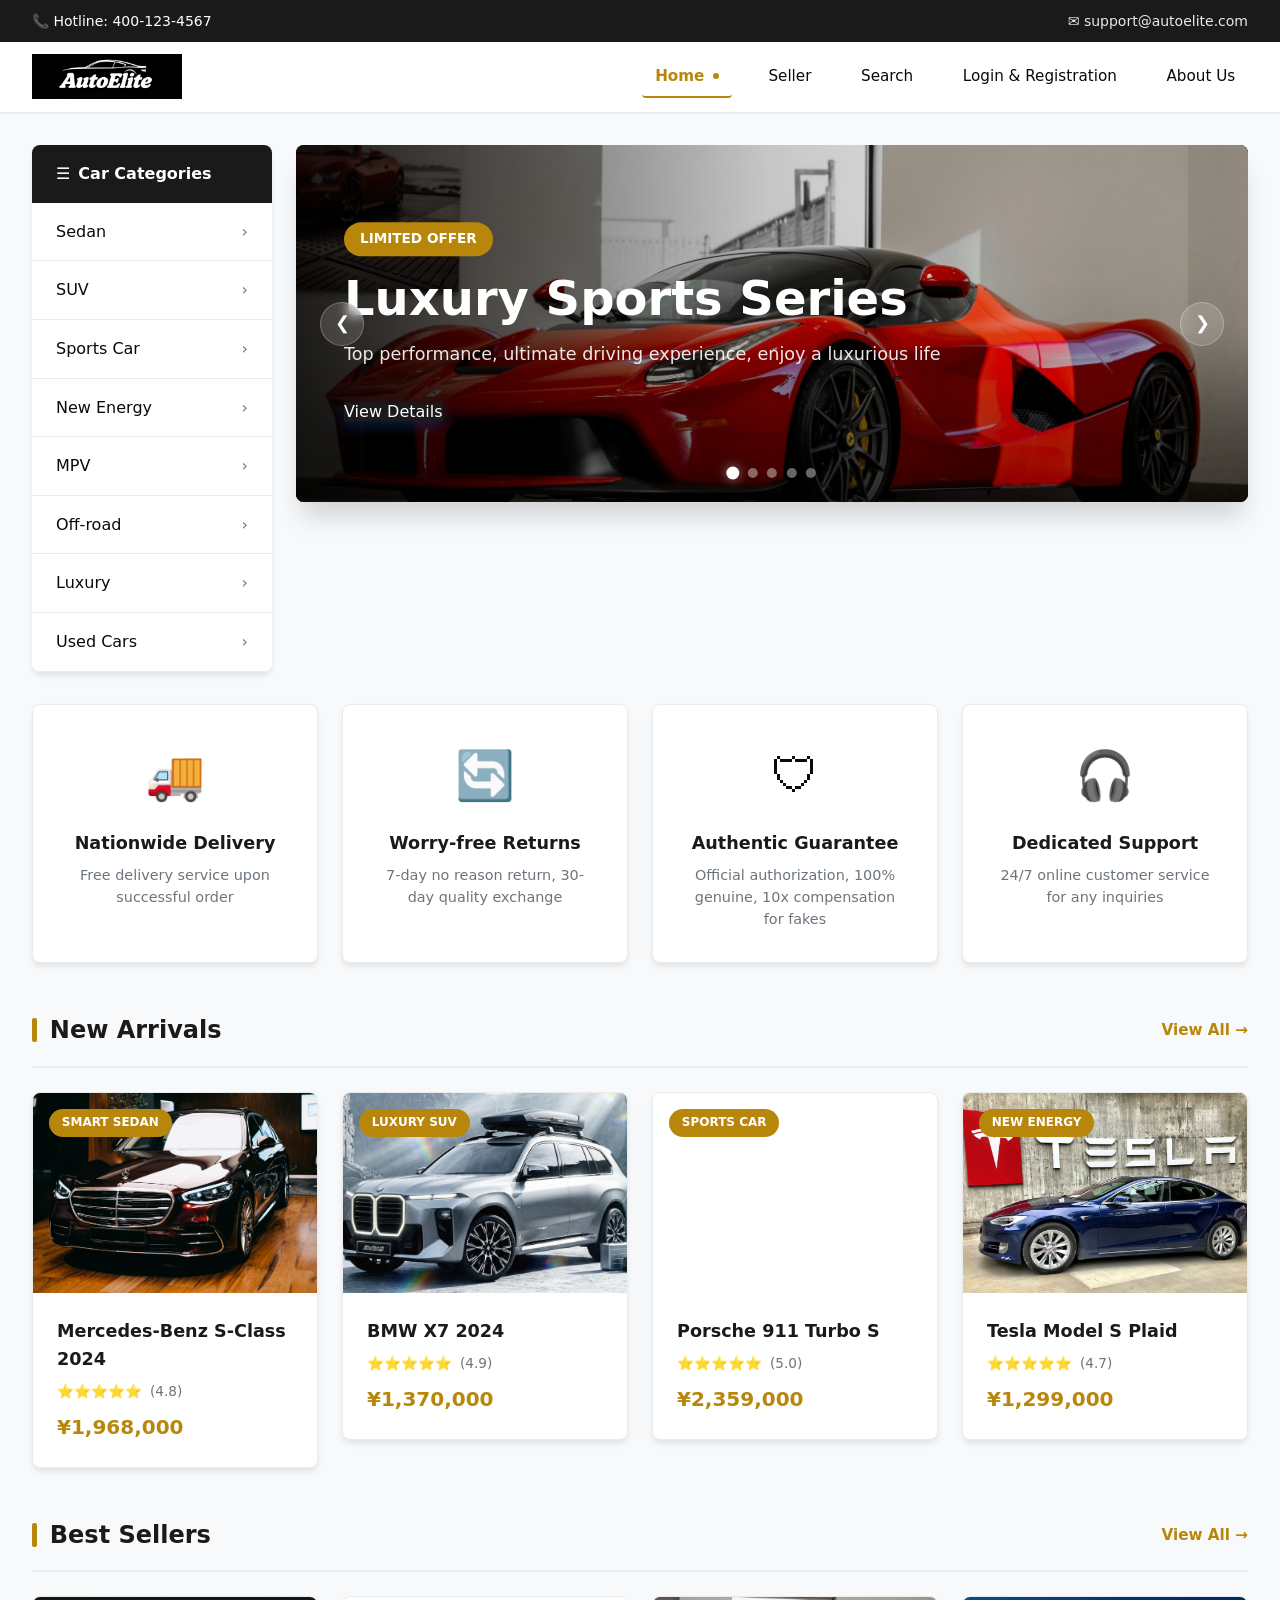
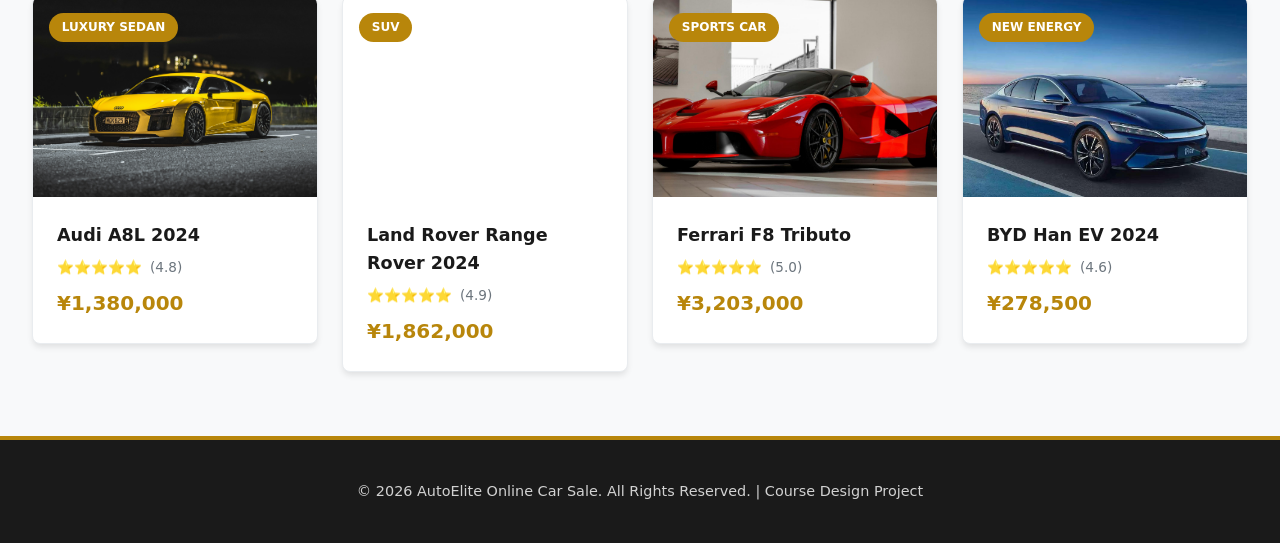
==== commit 7d207836: "feat：Initial path modification and obsolete file cleanup Initial path modification and obsolete file" ====
--- a/pages/index.html
+++ b/pages/index.html
@@ -30,9 +30,8 @@
             </a>
             <ul class="nav-menu">
                 <li><a href="index.html" class="nav-link active" aria-current="page"> Home</a></li>
-                <li><a href="seller.html" class="nav-link"> Seller</a></li>
+                <li><a href="seller-dashboard.html" class="nav-link"> Seller</a></li>
                 <li><a href="search.html" class="nav-link"> Search</a></li>
-                <li><a href="profile.html" class="nav-link"> Profile</a></li>
                 <li><a href="login.html" class="nav-link"> Login & Registration</a></li>
                 <li><a href="about.html" class="nav-link"> About Us</a></li>
             </ul>
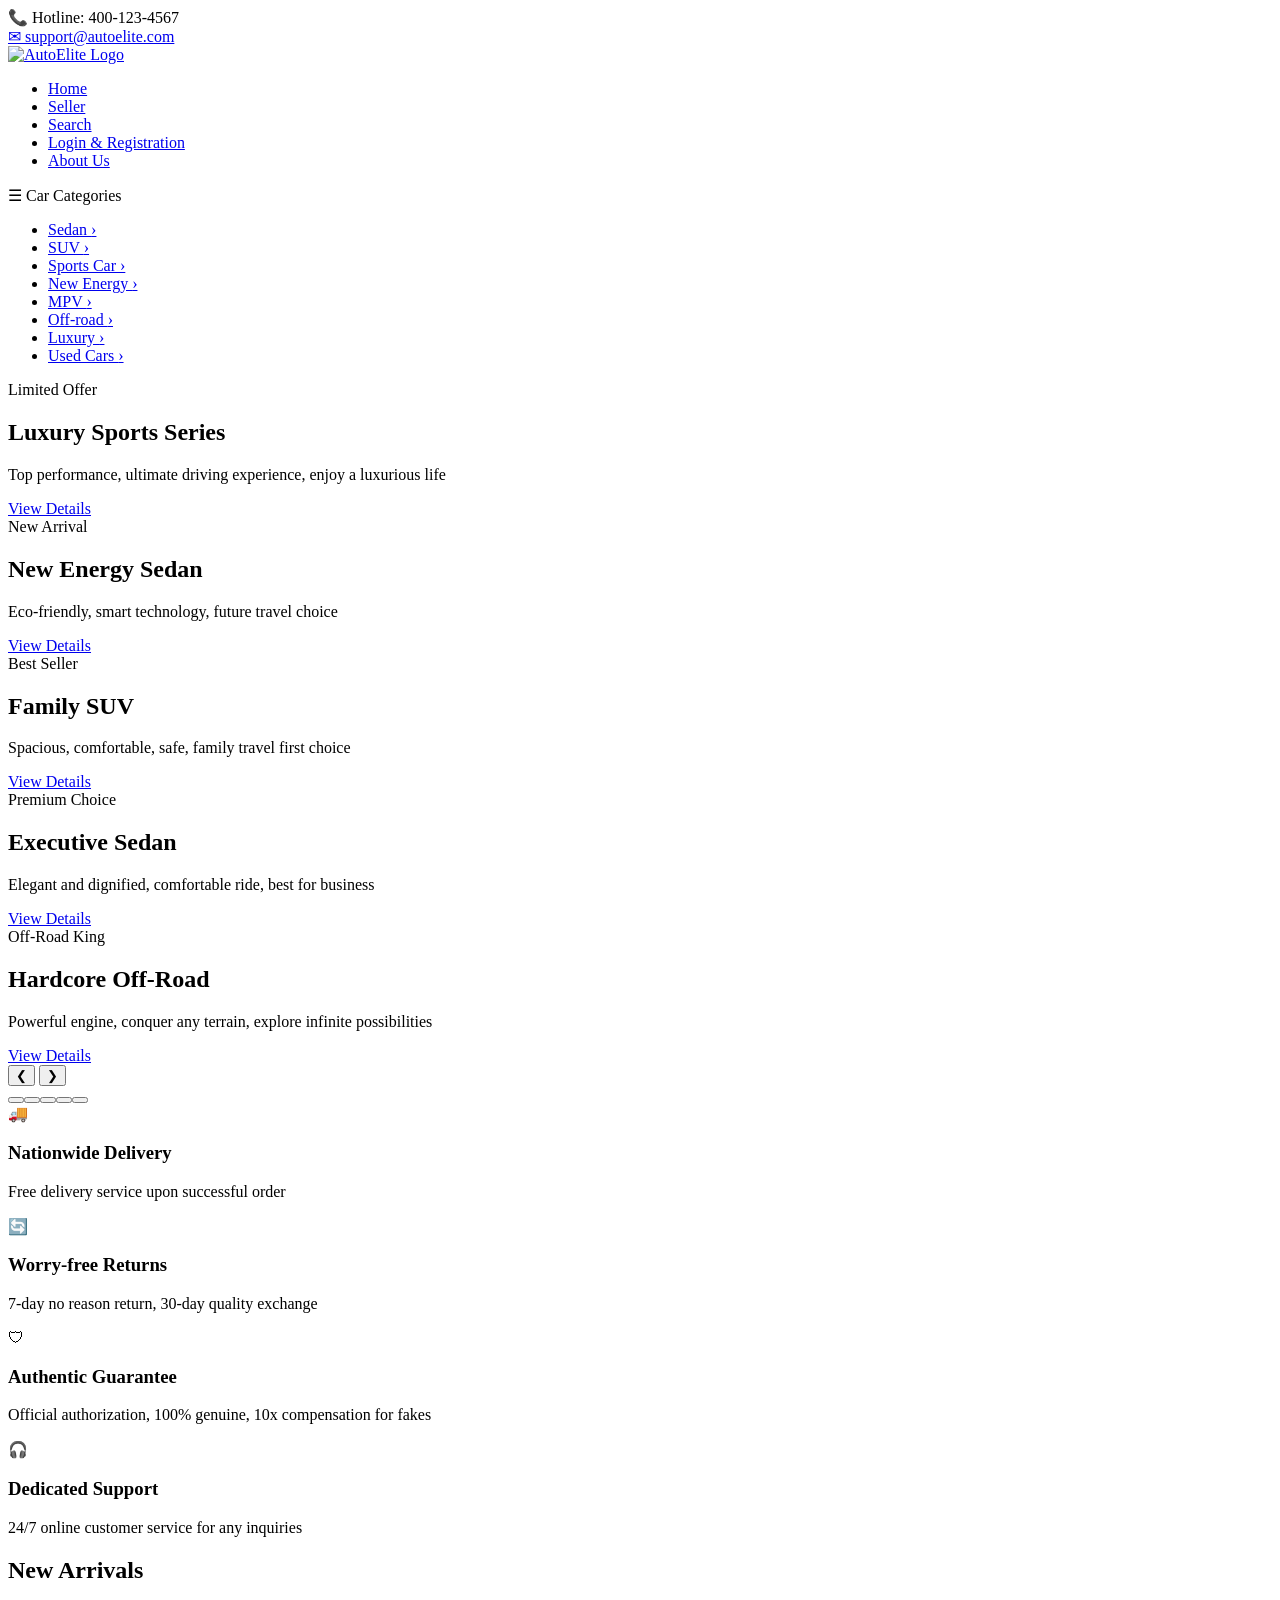
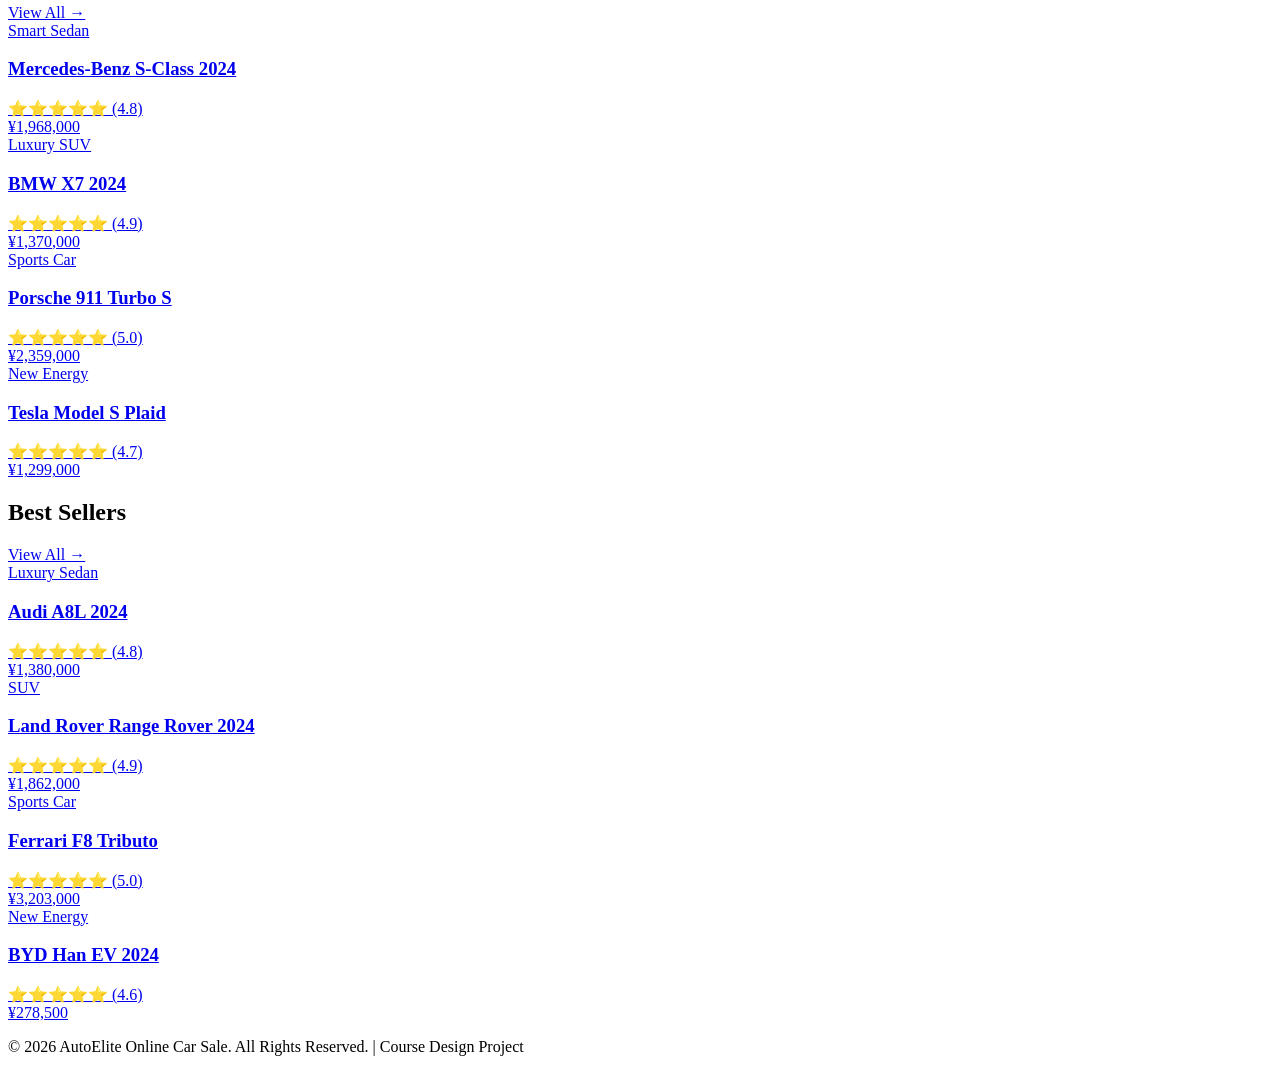
==== commit 06f6da54: "The end code" ====
--- a/pages/index.html
+++ b/pages/index.html
@@ -10,6 +10,7 @@
     <link rel="stylesheet" href="../css/components.css">
     <link rel="stylesheet" href="../css/responsive.css">
     <script src="../js/main.js" defer></script>
+    <script src="../js/auth.js"></script>
 </head>
 <body>
     <!-- Top Info Bar -->
@@ -66,49 +67,49 @@
                     <section class="hero-carousel" aria-label="Featured Vehicles Carousel">
                         <div class="carousel-container">
                             <div class="carousel-track" id="carouselTrack">
-                                <!-- Slide 1 -->
+                                <!-- Slide 1: Ferrari F8 Tributo (car_13) -->
                                 <div class="carousel-slide active" style="background-image: url('../images/cars/hero-1.jpg');">
                                     <div class="slide-content">
                                         <span class="tag">Limited Offer</span>
                                         <h2>Luxury Sports Series</h2>
                                         <p>Top performance, ultimate driving experience, enjoy a luxurious life</p>
-                                        <a href="car-detail.html?id=1" class="btn-primary" aria-label="View details for Luxury Sports Series">View Details</a>
-                                    </div>
-                                </div>
-                                <!-- Slide 2 -->
+                                        <a href="car-detail.html?id=car_13" class="btn-primary" aria-label="View details for Ferrari F8 Tributo">View Details</a>
+                                    </div>
+                                </div>
+                                <!-- Slide 2: Tesla Model S Plaid (car_10) -->
                                 <div class="carousel-slide" style="background-image: url('../images/cars/hero-2.jpg');">
                                     <div class="slide-content">
                                         <span class="tag">New Arrival</span>
                                         <h2>New Energy Sedan</h2>
                                         <p>Eco-friendly, smart technology, future travel choice</p>
-                                        <a href="car-detail.html?id=2" class="btn-primary" aria-label="View details for New Energy Sedan">View Details</a>
-                                    </div>
-                                </div>
-                                <!-- Slide 3 -->
+                                        <a href="car-detail.html?id=car_10" class="btn-primary" aria-label="View details for Tesla Model S Plaid">View Details</a>
+                                    </div>
+                                </div>
+                                <!-- Slide 3: BMW X7 (car_8) -->
                                 <div class="carousel-slide" style="background-image: url('../images/cars/hero-3.jpg');">
                                     <div class="slide-content">
                                         <span class="tag">Best Seller</span>
                                         <h2>Family SUV</h2>
                                         <p>Spacious, comfortable, safe, family travel first choice</p>
-                                        <a href="car-detail.html?id=3" class="btn-primary" aria-label="View details for Family SUV">View Details</a>
-                                    </div>
-                                </div>
-                                <!-- Slide 4 -->
+                                        <a href="car-detail.html?id=car_8" class="btn-primary" aria-label="View details for BMW X7">View Details</a>
+                                    </div>
+                                </div>
+                                <!-- Slide 4: Mercedes-Benz S-Class (car_7) -->
                                 <div class="carousel-slide" style="background-image: url('../images/cars/hero-4.jpg');">
                                     <div class="slide-content">
                                         <span class="tag">Premium Choice</span>
                                         <h2>Executive Sedan</h2>
                                         <p>Elegant and dignified, comfortable ride, best for business</p>
-                                        <a href="car-detail.html?id=4" class="btn-primary" aria-label="View details for Executive Sedan">View Details</a>
-                                    </div>
-                                </div>
-                                <!-- Slide 5 -->
+                                        <a href="car-detail.html?id=car_7" class="btn-primary" aria-label="View details for Mercedes-Benz S-Class">View Details</a>
+                                    </div>
+                                </div>
+                                <!-- Slide 5: Land Rover Range Rover (car_12) -->
                                 <div class="carousel-slide" style="background-image: url('../images/cars/hero-5.jpg');">
                                     <div class="slide-content">
                                         <span class="tag">Off-Road King</span>
                                         <h2>Hardcore Off-Road</h2>
                                         <p>Powerful engine, conquer any terrain, explore infinite possibilities</p>
-                                        <a href="car-detail.html?id=5" class="btn-primary" aria-label="View details for Hardcore Off-Road">View Details</a>
+                                        <a href="car-detail.html?id=car_12" class="btn-primary" aria-label="View details for Land Rover Range Rover">View Details</a>
                                     </div>
                                 </div>
                             </div>
@@ -151,8 +152,8 @@
                     <a href="search.html" class="view-all">View All →</a>
                 </div>
                 <div class="products-grid">
-                    <!-- Card 1 -->
-                    <a href="car-detail.html?id=1" class="product-card-link" aria-label="View details for Mercedes-Benz S-Class 2024">
+                    <!-- Card 1: Mercedes-Benz S-Class (car_7) -->
+                    <a href="car-detail.html?id=car_7" class="product-card-link" aria-label="View details for Mercedes-Benz S-Class 2024">
                         <article class="product-card">
                             <div class="product-image" style="background-image: url('../images/cars/car-1.jpg');" role="img" aria-label="Mercedes-Benz S-Class 2024">
                                 <span class="product-tag">Smart Sedan</span>
@@ -168,8 +169,8 @@
                         </article>
                     </a>
 
-                    <!-- Card 2 -->
-                    <a href="car-detail.html?id=2" class="product-card-link" aria-label="View details for BMW X7 2024">
+                    <!-- Card 2: BMW X7 (car_8) -->
+                    <a href="car-detail.html?id=car_8" class="product-card-link" aria-label="View details for BMW X7 2024">
                         <article class="product-card">
                             <div class="product-image" style="background-image: url('../images/cars/hero-3.jpg');" role="img" aria-label="BMW X7 2024">
                                 <span class="product-tag">Luxury SUV</span>
@@ -185,8 +186,8 @@
                         </article>
                     </a>
 
-                    <!-- Card 3 -->
-                    <a href="car-detail.html?id=3" class="product-card-link" aria-label="View details for Porsche 911 Turbo S">
+                    <!-- Card 3: Porsche 911 Turbo S (car_9) -->
+                    <a href="car-detail.html?id=car_9" class="product-card-link" aria-label="View details for Porsche 911 Turbo S">
                         <article class="product-card">
                             <div class="product-image" style="background-image: url('../images/cars/car-3.jpg');" role="img" aria-label="Porsche 911 Turbo S">
                                 <span class="product-tag">Sports Car</span>
@@ -202,8 +203,8 @@
                         </article>
                     </a>
 
-                    <!-- Card 4 -->
-                    <a href="car-detail.html?id=4" class="product-card-link" aria-label="View details for Tesla Model S Plaid">
+                    <!-- Card 4: Tesla Model S Plaid (car_10) -->
+                    <a href="car-detail.html?id=car_10" class="product-card-link" aria-label="View details for Tesla Model S Plaid">
                         <article class="product-card">
                             <div class="product-image" style="background-image: url('../images/cars/car-4.jpg');" role="img" aria-label="Tesla Model S Plaid">
                                 <span class="product-tag">New Energy</span>
@@ -228,8 +229,8 @@
                     <a href="search.html" class="view-all">View All →</a>
                 </div>
                 <div class="products-grid">
-                    <!-- Card 5 -->
-                    <a href="car-detail.html?id=5" class="product-card-link" aria-label="View details for Audi A8L 2024">
+                    <!-- Card 5: Audi A8L (car_11) -->
+                    <a href="car-detail.html?id=car_11" class="product-card-link" aria-label="View details for Audi A8L 2024">
                         <article class="product-card">
                             <div class="product-image" style="background-image: url('../images/cars/car-5.jpg');" role="img" aria-label="Audi A8L 2024">
                                 <span class="product-tag">Luxury Sedan</span>
@@ -245,8 +246,8 @@
                         </article>
                     </a>
 
-                    <!-- Card 6 -->
-                    <a href="car-detail.html?id=6" class="product-card-link" aria-label="View details for Land Rover Range Rover 2024">
+                    <!-- Card 6: Land Rover Range Rover (car_12) -->
+                    <a href="car-detail.html?id=car_12" class="product-card-link" aria-label="View details for Land Rover Range Rover 2024">
                         <article class="product-card">
                             <div class="product-image" style="background-image: url('../images/cars/hero-5.jpg');" role="img" aria-label="Land Rover Range Rover 2024">
                                 <span class="product-tag">SUV</span>
@@ -262,8 +263,8 @@
                         </article>
                     </a>
 
-                    <!-- Card 7 -->
-                    <a href="car-detail.html?id=7" class="product-card-link" aria-label="View details for Ferrari F8 Tributo">
+                    <!-- Card 7: Ferrari F8 Tributo (car_13) -->
+                    <a href="car-detail.html?id=car_13" class="product-card-link" aria-label="View details for Ferrari F8 Tributo">
                         <article class="product-card">
                             <div class="product-image" style="background-image: url('../images/cars/hero-1.jpg');" role="img" aria-label="Ferrari F8 Tributo">
                                 <span class="product-tag">Sports Car</span>
@@ -279,8 +280,8 @@
                         </article>
                     </a>
 
-                    <!-- Card 8 -->
-                    <a href="car-detail.html?id=8" class="product-card-link" aria-label="View details for BYD Han EV 2024">
+                    <!-- Card 8: BYD Han EV (car_14) -->
+                    <a href="car-detail.html?id=car_14" class="product-card-link" aria-label="View details for BYD Han EV 2024">
                         <article class="product-card">
                             <div class="product-image" style="background-image: url('../images/cars/hero-2.jpg');" role="img" aria-label="BYD Han EV 2024">
                                 <span class="product-tag">New Energy</span>
@@ -307,7 +308,7 @@
         </div>
     </footer>
 
-    <!-- Carousel JavaScript (Extracted to ../js/main.js in actual repo) -->
+    <!-- Carousel JavaScript -->
     <script>
         // Carousel functionality
         let currentIndex = 0;
